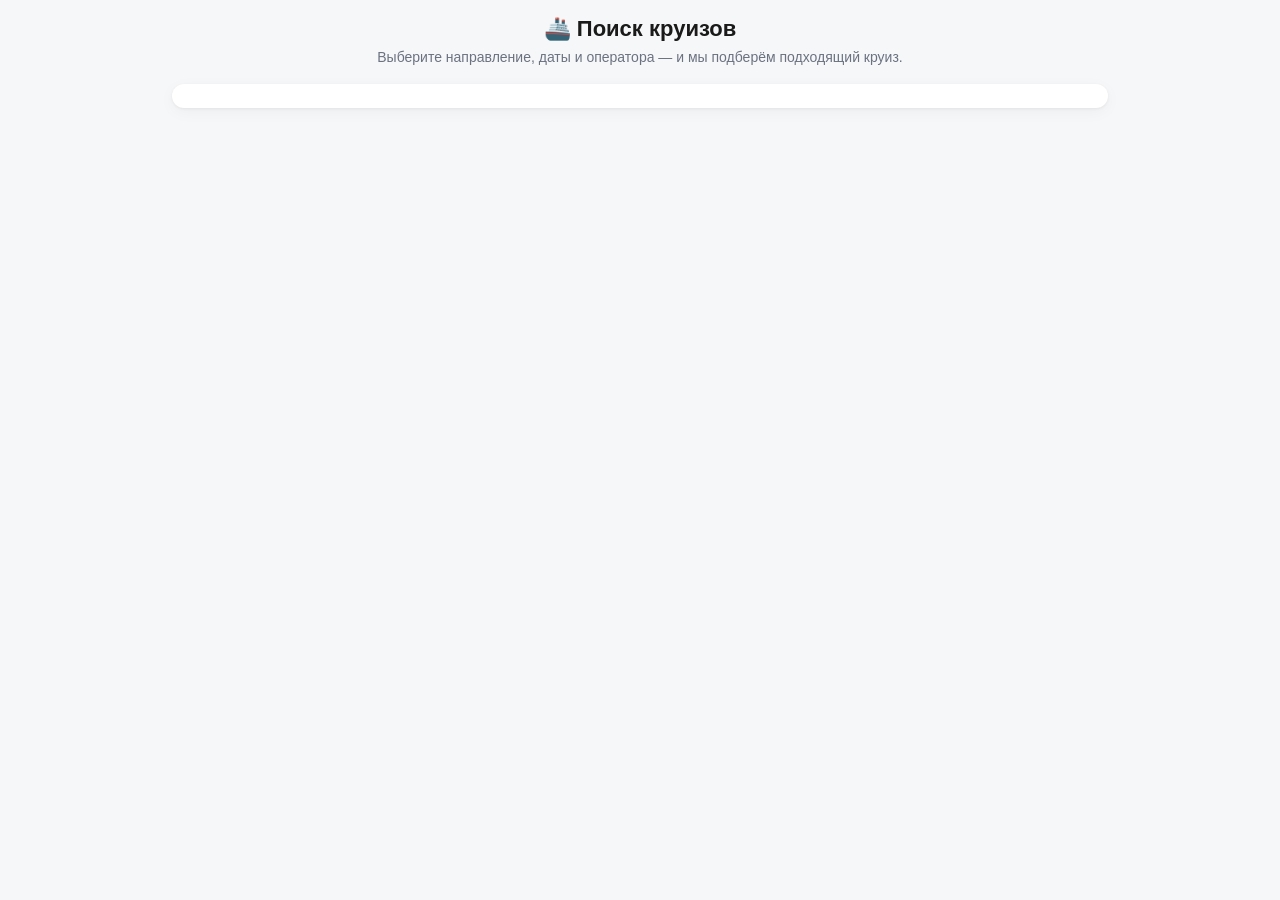
==== index.html @ 65387283 "Publish cruise-search Web App for GitHub Pages index.html, style.css, script.js live at the branch r" ====
<!DOCTYPE html>
<html lang="ru">
<head>
    <meta charset="UTF-8">
    <meta name="viewport" content="width=device-width, initial-scale=1.0, viewport-fit=cover, maximum-scale=1.0, user-scalable=no">
    <meta name="theme-color" content="#ffffff">
    <title>Поиск круизов</title>

    <script src="https://telegram.org/js/telegram-web-app.js"></script>

    <link rel="stylesheet" href="https://widget.gocruise.ru/css/app.css">
    <link rel="stylesheet" href="style.css">
</head>
<body>
    <main class="page">
        <header class="page__header">
            <h1 class="page__title">🚢 Поиск круизов</h1>
            <p class="page__subtitle">Выберите направление, даты и оператора — и мы подберём подходящий круиз.</p>
        </header>

        <section class="widget-wrap">
            <div id="ces-app"></div>
        </section>
    </main>

    <div class="manager-bar" id="manager-bar" hidden>
        <button type="button" id="manager-btn" class="manager-btn">
            ✉️ Написать менеджеру
        </button>
    </div>

    <script>
        var cesSettings = {
            currencies: ["RUB", "USD", "EUR"],
            defaultVendor: "MSC",
            showResults: true
        };
    </script>
    <script src="https://widget.gocruise.ru/js/app.js"></script>
    <script src="script.js"></script>
</body>
</html>
---- style.css ----
*, *::before, *::after {
    box-sizing: border-box;
}

html, body {
    margin: 0;
    padding: 0;
    font-family: -apple-system, BlinkMacSystemFont, "Segoe UI", Roboto,
        "Helvetica Neue", Arial, sans-serif;
    background: var(--tg-theme-bg-color, #f6f7f9);
    color: var(--tg-theme-text-color, #1a1a1a);
    -webkit-text-size-adjust: 100%;
    -webkit-tap-highlight-color: transparent;
}

.page {
    max-width: 960px;
    margin: 0 auto;
    padding: 16px 12px calc(96px + env(safe-area-inset-bottom));
}

.page__header {
    text-align: center;
    margin-bottom: 16px;
}

.page__title {
    margin: 0 0 6px;
    font-size: 22px;
    font-weight: 700;
}

.page__subtitle {
    margin: 0;
    font-size: 14px;
    color: var(--tg-theme-hint-color, #6b7280);
    line-height: 1.4;
}

.widget-wrap {
    background: #ffffff;
    border-radius: 14px;
    padding: 12px;
    box-shadow: 0 1px 3px rgba(0, 0, 0, 0.06),
                0 4px 16px rgba(0, 0, 0, 0.04);
}

/* --- Адаптация стороннего виджета gocruise.ru под мобильные --- */

#ces-app,
#ces-app * {
    max-width: 100% !important;
    box-sizing: border-box !important;
}

#ces-app input,
#ces-app select,
#ces-app textarea,
#ces-app button {
    font-size: 16px !important; /* защита от авто-зума iOS */
    min-height: 44px;
}

#ces-app img {
    max-width: 100%;
    height: auto;
}

#ces-app table {
    display: block;
    overflow-x: auto;
    -webkit-overflow-scrolling: touch;
}

@media (max-width: 640px) {
    .page__title { font-size: 18px; }
    .page__subtitle { font-size: 13px; }

    #ces-app .row,
    #ces-app .form-row,
    #ces-app [class*="flex-row"] {
        flex-direction: column !important;
        gap: 8px !important;
    }

    #ces-app [class*="col-"],
    #ces-app .col,
    #ces-app .column {
        width: 100% !important;
        max-width: 100% !important;
        flex: 0 0 100% !important;
        padding-left: 0 !important;
        padding-right: 0 !important;
    }
}

/* --- Нижняя панель с кнопкой "Написать менеджеру" --- */

.manager-bar {
    position: fixed;
    left: 0;
    right: 0;
    bottom: 0;
    padding: 10px 12px calc(10px + env(safe-area-inset-bottom));
    background: var(--tg-theme-secondary-bg-color, #ffffff);
    border-top: 1px solid rgba(0, 0, 0, 0.06);
    box-shadow: 0 -4px 20px rgba(0, 0, 0, 0.06);
    z-index: 1000;
    animation: manager-bar-in 200ms ease-out;
}

@keyframes manager-bar-in {
    from { transform: translateY(100%); opacity: 0; }
    to   { transform: translateY(0);    opacity: 1; }
}

.manager-btn {
    display: block;
    width: 100%;
    min-height: 48px;
    border: none;
    border-radius: 12px;
    background: var(--tg-theme-button-color, #2aabee);
    color: var(--tg-theme-button-text-color, #ffffff);
    font-size: 16px;
    font-weight: 600;
    cursor: pointer;
    transition: opacity 120ms ease, transform 120ms ease;
}

.manager-btn:active {
    opacity: 0.85;
    transform: scale(0.99);
}
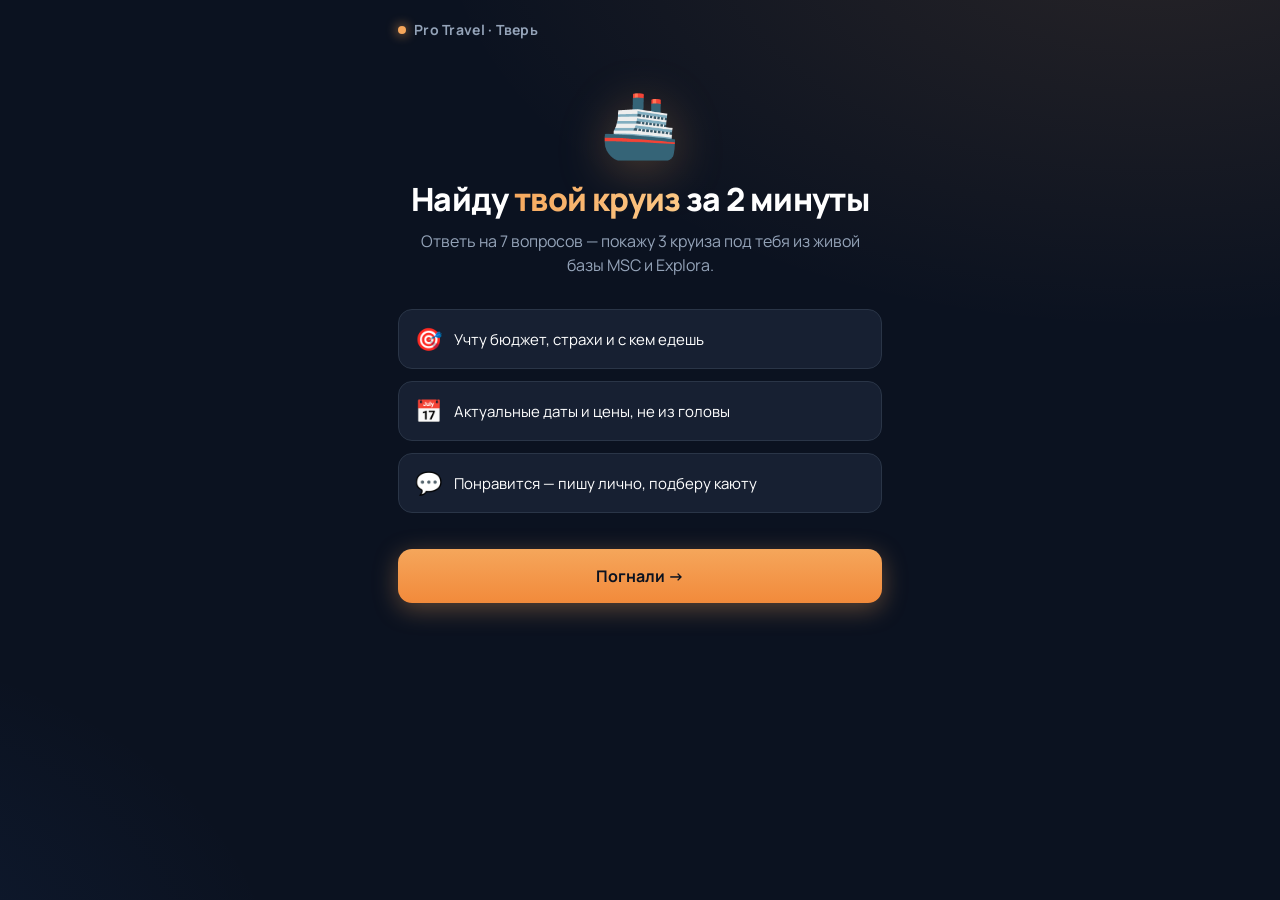
==== commit 88509b74: "Квиз-подборщик круизов на живом API PAC (замена статичного виджета)" ====
--- a/index.html
+++ b/index.html
@@ -1,42 +1,742 @@
 <!DOCTYPE html>
 <html lang="ru">
 <head>
-    <meta charset="UTF-8">
-    <meta name="viewport" content="width=device-width, initial-scale=1.0, viewport-fit=cover, maximum-scale=1.0, user-scalable=no">
-    <meta name="theme-color" content="#ffffff">
-    <title>Поиск круизов</title>
-
-    <script src="https://telegram.org/js/telegram-web-app.js"></script>
-
-    <link rel="stylesheet" href="https://widget.gocruise.ru/css/app.css">
-    <link rel="stylesheet" href="style.css">
+<meta charset="UTF-8">
+<meta name="viewport" content="width=device-width, initial-scale=1, maximum-scale=1, user-scalable=no">
+<title>Круиз со мной — Pro Travel</title>
+<link rel="preconnect" href="https://fonts.googleapis.com">
+<link rel="preconnect" href="https://fonts.gstatic.com" crossorigin>
+<link href="https://fonts.googleapis.com/css2?family=Manrope:wght@400;500;600;700;800&display=swap" rel="stylesheet">
+<script src="https://telegram.org/js/telegram-web-app.js"></script>
+<style>
+:root{
+  --bg:#0B1220;
+  --bg-2:#0F1830;
+  --card:#172032;
+  --card-2:#1E2A44;
+  --line:#2A3547;
+  --text:#FFFFFF;
+  --muted:#94A3B8;
+  --accent:#F5A65B;
+  --accent-2:#F28A3B;
+  --ok:#4ADE80;
+  --danger:#F87171;
+}
+*{box-sizing:border-box;-webkit-tap-highlight-color:transparent}
+html,body{margin:0;padding:0;height:100%;background:var(--bg);color:var(--text);font-family:'Manrope',system-ui,sans-serif;-webkit-font-smoothing:antialiased;overscroll-behavior:none}
+body{background:radial-gradient(1200px 700px at 90% -10%,rgba(245,166,91,.12),transparent 60%),radial-gradient(900px 600px at -20% 110%,rgba(59,130,246,.10),transparent 60%),var(--bg)}
+#app{max-width:520px;margin:0 auto;min-height:100vh;position:relative;padding:20px 18px 32px;display:flex;flex-direction:column}
+.screen{display:none;flex:1;flex-direction:column;animation:fade .35s ease}
+.screen.active{display:flex}
+@keyframes fade{from{opacity:0;transform:translateY(8px)}to{opacity:1;transform:none}}
+
+/* header + progress */
+.top{display:flex;align-items:center;justify-content:space-between;gap:12px;margin-bottom:20px}
+.brand{font-weight:700;font-size:14px;letter-spacing:.02em;color:var(--muted);display:flex;align-items:center;gap:8px}
+.brand-dot{width:8px;height:8px;border-radius:50%;background:var(--accent);box-shadow:0 0 12px var(--accent)}
+.progress{flex:1;height:6px;background:var(--card);border-radius:99px;overflow:hidden;max-width:180px}
+.progress-fill{height:100%;background:linear-gradient(90deg,var(--accent),var(--accent-2));border-radius:99px;transition:width .35s ease}
+.back-btn{background:none;border:none;color:var(--muted);font-size:15px;cursor:pointer;padding:8px 4px}
+.back-btn:disabled{opacity:0}
+
+/* welcome */
+.welcome{text-align:center;padding-top:20px}
+.welcome-emoji{font-size:64px;margin-bottom:16px;filter:drop-shadow(0 8px 24px rgba(245,166,91,.3))}
+.welcome h1{font-size:32px;line-height:1.1;font-weight:800;margin:0 0 12px;letter-spacing:-.02em}
+.welcome h1 span{background:linear-gradient(120deg,var(--accent),#FDCB8A);-webkit-background-clip:text;background-clip:text;color:transparent}
+.welcome p{color:var(--muted);font-size:16px;line-height:1.5;margin:0 0 32px;padding:0 8px}
+.welcome-bullets{display:flex;flex-direction:column;gap:12px;margin-bottom:36px;text-align:left}
+.welcome-bullet{background:var(--card);border:1px solid var(--line);padding:14px 16px;border-radius:14px;display:flex;align-items:center;gap:12px;font-size:15px}
+.welcome-bullet-emoji{font-size:22px}
+
+/* quiz question */
+.qtitle{font-size:24px;font-weight:700;line-height:1.25;margin:8px 0 8px;letter-spacing:-.01em}
+.qhint{color:var(--muted);font-size:14px;margin:0 0 22px}
+.qhint b{color:var(--accent)}
+.options{display:flex;flex-direction:column;gap:10px;flex:1}
+.option{background:var(--card);border:1.5px solid var(--line);border-radius:14px;padding:16px;display:flex;align-items:center;gap:14px;cursor:pointer;transition:all .18s ease;text-align:left;font-family:inherit;color:var(--text);font-size:16px;font-weight:500;width:100%}
+.option:active{transform:scale(.98)}
+.option:hover{border-color:#3A4A66}
+.option.selected{background:linear-gradient(180deg,rgba(245,166,91,.15),rgba(245,166,91,.05));border-color:var(--accent);box-shadow:0 4px 20px rgba(245,166,91,.2)}
+.option-emoji{font-size:24px;flex-shrink:0}
+.option-text{flex:1}
+.option-text small{display:block;color:var(--muted);font-size:13px;font-weight:400;margin-top:2px}
+.option-check{width:22px;height:22px;border-radius:50%;border:1.5px solid var(--line);flex-shrink:0;display:flex;align-items:center;justify-content:center}
+.option.selected .option-check{background:var(--accent);border-color:var(--accent)}
+.option.selected .option-check::after{content:"✓";color:#0B1220;font-weight:800;font-size:14px}
+
+/* buttons row */
+.actions{display:flex;gap:10px;margin-top:22px;padding-top:12px}
+.btn{flex:1;padding:16px;border-radius:14px;border:none;font-family:inherit;font-size:16px;font-weight:700;cursor:pointer;transition:all .18s ease;display:flex;align-items:center;justify-content:center;gap:8px}
+.btn:active{transform:scale(.97)}
+.btn-primary{background:linear-gradient(180deg,var(--accent),var(--accent-2));color:#0B1220;box-shadow:0 6px 24px rgba(245,166,91,.35)}
+.btn-primary:disabled{opacity:.4;box-shadow:none;cursor:not-allowed}
+.btn-ghost{background:var(--card);color:var(--muted);flex:0 0 auto;padding:16px 20px}
+.btn-full{width:100%}
+
+/* loading */
+.loading{flex:1;display:flex;flex-direction:column;align-items:center;justify-content:center;gap:24px;padding:40px 20px}
+.spinner{width:56px;height:56px;border-radius:50%;border:3px solid rgba(245,166,91,.2);border-top-color:var(--accent);animation:spin 1s linear infinite}
+@keyframes spin{to{transform:rotate(360deg)}}
+.loading-text{color:var(--muted);text-align:center;font-size:15px;line-height:1.5}
+.loading-text b{color:var(--text);display:block;font-size:18px;margin-bottom:6px;font-weight:700}
+
+/* results */
+.results-head{margin-bottom:18px}
+.results-head h2{font-size:22px;font-weight:700;margin:0 0 6px}
+.results-head p{color:var(--muted);font-size:14px;margin:0}
+.cards{display:flex;flex-direction:column;gap:14px}
+.card{background:var(--card);border:1px solid var(--line);border-radius:18px;overflow:hidden;cursor:pointer;transition:all .2s ease}
+.card:active{transform:scale(.99)}
+.card-img{width:100%;height:160px;background:var(--card-2) center/cover no-repeat;position:relative}
+.card-img-overlay{position:absolute;inset:0;background:linear-gradient(180deg,rgba(11,18,32,0),rgba(11,18,32,.85));padding:12px;display:flex;align-items:flex-end}
+.card-badge{background:rgba(245,166,91,.9);color:#0B1220;font-weight:700;font-size:12px;padding:5px 10px;border-radius:99px;display:inline-block}
+.card-body{padding:16px}
+.card-title{font-size:17px;font-weight:700;line-height:1.3;margin:0 0 6px}
+.card-ship{color:var(--muted);font-size:13px;margin:0 0 12px}
+.card-meta{display:flex;gap:16px;color:var(--muted);font-size:13px;margin-bottom:12px}
+.card-meta-item{display:flex;align-items:center;gap:6px}
+.card-price{display:flex;align-items:baseline;justify-content:space-between;padding-top:12px;border-top:1px solid var(--line)}
+.card-price-label{color:var(--muted);font-size:13px}
+.card-price-amount{font-size:20px;font-weight:800;color:var(--accent)}
+
+.empty{text-align:center;padding:40px 20px}
+.empty-emoji{font-size:56px;margin-bottom:16px}
+.empty h3{font-size:18px;margin:0 0 8px}
+.empty p{color:var(--muted);font-size:14px;line-height:1.5;margin:0 0 20px}
+
+/* cruise detail modal */
+.modal{position:fixed;inset:0;background:rgba(11,18,32,.85);backdrop-filter:blur(6px);z-index:100;display:none;align-items:flex-end;justify-content:center}
+.modal.active{display:flex}
+.modal-body{background:var(--bg-2);width:100%;max-width:520px;max-height:92vh;border-radius:22px 22px 0 0;overflow-y:auto;animation:slideup .3s ease}
+@keyframes slideup{from{transform:translateY(100%)}to{transform:none}}
+.modal-close{position:sticky;top:0;background:linear-gradient(180deg,var(--bg-2),transparent);padding:14px 18px 8px;display:flex;justify-content:flex-end;z-index:2}
+.modal-close-btn{background:var(--card);border:none;color:var(--text);width:36px;height:36px;border-radius:50%;font-size:18px;cursor:pointer;display:flex;align-items:center;justify-content:center}
+.modal-content{padding:0 20px 24px}
+.modal-map{width:100%;height:200px;background:var(--card-2) center/cover no-repeat;border-radius:16px;margin-bottom:20px}
+.modal-title{font-size:24px;font-weight:800;line-height:1.2;margin:0 0 6px}
+.modal-subtitle{color:var(--muted);font-size:14px;margin:0 0 18px}
+.info-grid{display:grid;grid-template-columns:1fr 1fr;gap:10px;margin-bottom:22px}
+.info-cell{background:var(--card);border-radius:12px;padding:12px 14px}
+.info-cell-label{color:var(--muted);font-size:12px;margin-bottom:4px}
+.info-cell-value{font-size:15px;font-weight:600}
+.section{margin-bottom:22px}
+.section h4{font-size:15px;font-weight:700;margin:0 0 10px;color:var(--muted);text-transform:uppercase;letter-spacing:.05em;font-size:12px}
+.includes-list{display:flex;flex-direction:column;gap:8px}
+.includes-item{color:var(--text);font-size:14px;line-height:1.4;padding-left:22px;position:relative}
+.includes-item::before{content:"✓";position:absolute;left:0;color:var(--ok);font-weight:700}
+.price-block{background:linear-gradient(140deg,rgba(245,166,91,.12),rgba(245,166,91,.02));border:1px solid rgba(245,166,91,.3);border-radius:16px;padding:18px;margin-bottom:22px}
+.price-block-label{color:var(--muted);font-size:13px;margin-bottom:4px}
+.price-block-amount{font-size:32px;font-weight:800;color:var(--accent);line-height:1;margin-bottom:6px}
+.price-block-hint{color:var(--muted);font-size:12px}
+
+/* success/sent */
+.sent{text-align:center;padding:60px 20px}
+.sent-emoji{font-size:80px;margin-bottom:20px}
+.sent h2{font-size:26px;margin:0 0 12px;font-weight:800}
+.sent p{color:var(--muted);font-size:15px;line-height:1.5;margin:0 0 28px}
+
+/* utility */
+.pill{display:inline-block;background:var(--card);color:var(--muted);font-size:12px;padding:4px 10px;border-radius:99px;margin-right:6px;margin-bottom:6px}
+</style>
 </head>
 <body>
-    <main class="page">
-        <header class="page__header">
-            <h1 class="page__title">🚢 Поиск круизов</h1>
-            <p class="page__subtitle">Выберите направление, даты и оператора — и мы подберём подходящий круиз.</p>
-        </header>
-
-        <section class="widget-wrap">
-            <div id="ces-app"></div>
-        </section>
-    </main>
-
-    <div class="manager-bar" id="manager-bar" hidden>
-        <button type="button" id="manager-btn" class="manager-btn">
-            ✉️ Написать менеджеру
-        </button>
+<div id="app">
+
+<!-- Welcome -->
+<div class="screen active" id="s-welcome">
+  <div class="top">
+    <div class="brand"><span class="brand-dot"></span>Pro Travel · Тверь</div>
+  </div>
+  <div class="welcome">
+    <div class="welcome-emoji">🚢</div>
+    <h1>Найду <span>твой круиз</span> за 2 минуты</h1>
+    <p>Ответь на 7 вопросов — покажу 3 круиза под тебя из живой базы MSC и Explora.</p>
+    <div class="welcome-bullets">
+      <div class="welcome-bullet"><span class="welcome-bullet-emoji">🎯</span><div>Учту бюджет, страхи и с кем едешь</div></div>
+      <div class="welcome-bullet"><span class="welcome-bullet-emoji">📅</span><div>Актуальные даты и цены, не из головы</div></div>
+      <div class="welcome-bullet"><span class="welcome-bullet-emoji">💬</span><div>Понравится — пишу лично, подберу каюту</div></div>
     </div>
-
-    <script>
-        var cesSettings = {
-            currencies: ["RUB", "USD", "EUR"],
-            defaultVendor: "MSC",
-            showResults: true
-        };
-    </script>
-    <script src="https://widget.gocruise.ru/js/app.js"></script>
-    <script src="script.js"></script>
+    <button class="btn btn-primary btn-full" onclick="Quiz.start()">Погнали →</button>
+  </div>
+</div>
+
+<!-- Quiz -->
+<div class="screen" id="s-quiz">
+  <div class="top">
+    <button class="back-btn" id="back-btn" onclick="Quiz.back()">← Назад</button>
+    <div class="progress"><div class="progress-fill" id="progress-fill" style="width:0%"></div></div>
+    <div style="width:60px;text-align:right;color:var(--muted);font-size:13px" id="q-counter">1 / 7</div>
+  </div>
+  <h2 class="qtitle" id="q-title"></h2>
+  <p class="qhint" id="q-hint"></p>
+  <div class="options" id="q-options"></div>
+  <div class="actions">
+    <button class="btn btn-ghost" id="skip-btn" onclick="Quiz.skip()" style="display:none">Пропустить</button>
+    <button class="btn btn-primary" id="next-btn" onclick="Quiz.next()" disabled>Дальше →</button>
+  </div>
+</div>
+
+<!-- Loading -->
+<div class="screen" id="s-loading">
+  <div class="loading">
+    <div class="spinner"></div>
+    <div class="loading-text">
+      <b id="loading-title">Ищу подходящие круизы...</b>
+      <span id="loading-sub">смотрю живую базу MSC + Explora</span>
+    </div>
+  </div>
+</div>
+
+<!-- Results -->
+<div class="screen" id="s-results">
+  <div class="top">
+    <button class="back-btn" onclick="Quiz.restart()">← Пройти заново</button>
+    <div class="brand"><span class="brand-dot"></span>Pro Travel</div>
+  </div>
+  <div class="results-head">
+    <h2 id="results-title">Вот 3 варианта под тебя</h2>
+    <p id="results-sub"></p>
+  </div>
+  <div class="cards" id="results-list"></div>
+</div>
+
+<!-- Empty results -->
+<div class="screen" id="s-empty">
+  <div class="top">
+    <button class="back-btn" onclick="Quiz.restart()">← Пройти заново</button>
+    <div class="brand"><span class="brand-dot"></span>Pro Travel</div>
+  </div>
+  <div class="empty">
+    <div class="empty-emoji">🤔</div>
+    <h3>По твоим фильтрам ничего не нашла</h3>
+    <p>Давай я подберу вручную — напиши мне в личку, что искала. Я знаю больше, чем видит виджет.</p>
+    <button class="btn btn-primary btn-full" onclick="sendManualLead()">Написать Насте</button>
+  </div>
+</div>
+
+<!-- Sent -->
+<div class="screen" id="s-sent">
+  <div class="sent">
+    <div class="sent-emoji">✨</div>
+    <h2>Заявка ушла Насте</h2>
+    <p>Свяжусь с тобой в течение дня — покажу актуальные каюты, цены и оформлю бронирование. Спасибо, что доверяешь!</p>
+    <button class="btn btn-primary btn-full" onclick="Quiz.restart()">Подобрать ещё круиз</button>
+  </div>
+</div>
+
+</div>
+
+<!-- Modal -->
+<div class="modal" id="modal">
+  <div class="modal-body" id="modal-body"></div>
+</div>
+
+<script>
+// ============ CONFIG ============
+const CFG = {
+  API: 'https://widget.gocruise.ru/proxy',
+  EUR_TO_RUB: 100, // approx, used only for budget filter display
+  BOT_USER: 'Malinkina_Anastasiia', // fallback tg link
+  BOT_APP: 'TravelAndBusinessBot',
+};
+
+// Regions grouped by user-facing direction (curated from PAC regions.list)
+const DIRECTIONS = {
+  'med': {label:'Средиземка (Италия, Испания, Греция)', regions:[3,25,35,47,62,64,86,87,88,92,134]},
+  'north': {label:'Северная Европа (Норвегия, фьорды)', regions:[14,18,43,50,52,58,59,63,69,74]},
+  'east': {label:'Восток (Дубай, Азия)', regions:[4,9,29,48,49,57,72,78,79,81]},
+  'carib': {label:'Карибы, Америка', regions:[7,26,34,36,39,44,89,93,95,100]},
+  'any': {label:'Всё равно, покажи что есть', regions:[]},
+};
+
+const DATE_RANGES = {
+  'soon': {label:'В ближайший месяц', months:[0,1]},
+  '1-3': {label:'Через 1-3 месяца', months:[1,3]},
+  '3-6': {label:'Через 3-6 месяцев', months:[3,6]},
+  'later': {label:'Позже, планирую заранее', months:[6,18]},
+};
+
+const BUDGET = {
+  'lo': {label:'До 150 000 ₽ / чел', maxEur:1500},
+  'mid': {label:'150 000 - 300 000 ₽', maxEur:3000},
+  'hi': {label:'300 000 - 500 000 ₽', maxEur:5000},
+  'lux': {label:'От 500 000 ₽ / чел', maxEur:99999},
+};
+
+// ============ QUESTIONS ============
+const QUESTIONS = [
+  {
+    key:'company',
+    title:'С кем едешь?',
+    hint:'От этого зависит тип каюты и услуги на борту',
+    type:'single',
+    options:[
+      {v:'solo', emoji:'🙋‍♀️', label:'Одна / один'},
+      {v:'pair', emoji:'💑', label:'С парой'},
+      {v:'family', emoji:'👨‍👩‍👧', label:'Семья с детьми', hint:'подскажу лайнеры для детей'},
+      {v:'friends', emoji:'👯', label:'С компанией друзей'},
+    ],
+  },
+  {
+    key:'when',
+    title:'Когда планируешь?',
+    hint:'Актуальные круизы под твои даты',
+    type:'single',
+    options:Object.entries(DATE_RANGES).map(([v,d])=>({v, emoji:'📅', label:d.label})),
+  },
+  {
+    key:'budget',
+    title:'Какой бюджет на человека?',
+    hint:'Указывай честно — я найду то, что реально подходит',
+    type:'single',
+    options:Object.entries(BUDGET).map(([v,d])=>({v, emoji:'💰', label:d.label})),
+  },
+  {
+    key:'direction',
+    title:'Куда тянет?',
+    hint:'Можно "всё равно" — сама выберу самое интересное',
+    type:'single',
+    options:Object.entries(DIRECTIONS).map(([v,d])=>({v, emoji:'🌍', label:d.label})),
+  },
+  {
+    key:'first',
+    title:'Первый круиз в жизни?',
+    hint:'Если первый — покажу спокойные маршруты для старта',
+    type:'single',
+    options:[
+      {v:'yes', emoji:'🌟', label:'Да, первый'},
+      {v:'no', emoji:'✈️', label:'Нет, ходил(а) раньше'},
+    ],
+  },
+  {
+    key:'avoid',
+    title:'Что важно избежать?',
+    hint:'Можно выбрать <b>несколько</b> или ничего',
+    type:'multi',
+    options:[
+      {v:'seasick', emoji:'🌊', label:'Качку', hint:'спокойные моря, большие лайнеры'},
+      {v:'longflight', emoji:'✈️', label:'Долгий перелёт', hint:'вылет из ЕС/России'},
+      {v:'transfers', emoji:'🔀', label:'Пересадки'},
+      {v:'visa', emoji:'📋', label:'Возню с визой'},
+    ],
+    skippable:true,
+  },
+  {
+    key:'visa',
+    title:'Виза',
+    hint:'Опционально — можно пропустить',
+    type:'single',
+    options:[
+      {v:'schengen', emoji:'✅', label:'Есть Шенген'},
+      {v:'other', emoji:'📘', label:'Есть другая виза'},
+      {v:'none', emoji:'❌', label:'Нет визы'},
+      {v:'ready', emoji:'📝', label:'Готова оформить'},
+    ],
+    skippable:true,
+  },
+];
+
+// ============ STATE ============
+const state = {
+  answers:{}, // key -> value(s)
+  qIdx:0,
+  cruises:[],
+  ships:{},
+  regions:{},
+  cities:{},
+  selectedCruise:null,
+};
+
+// ============ QUIZ ENGINE ============
+const Quiz = {
+  start(){
+    state.qIdx = 0;
+    state.answers = {};
+    swap('s-quiz');
+    this.render();
+  },
+  render(){
+    const q = QUESTIONS[state.qIdx];
+    document.getElementById('q-title').textContent = q.title;
+    document.getElementById('q-hint').innerHTML = q.hint;
+    document.getElementById('progress-fill').style.width = ((state.qIdx+1)/QUESTIONS.length*100)+'%';
+    document.getElementById('q-counter').textContent = `${state.qIdx+1} / ${QUESTIONS.length}`;
+    document.getElementById('back-btn').disabled = state.qIdx===0;
+    document.getElementById('skip-btn').style.display = q.skippable ? '' : 'none';
+
+    const cur = state.answers[q.key];
+    const container = document.getElementById('q-options');
+    container.innerHTML = '';
+    q.options.forEach(o=>{
+      const isSel = q.type==='multi' ? (cur||[]).includes(o.v) : cur===o.v;
+      const btn = document.createElement('button');
+      btn.className = 'option'+(isSel?' selected':'');
+      btn.innerHTML = `
+        <span class="option-emoji">${o.emoji}</span>
+        <span class="option-text">${o.label}${o.hint?`<small>${o.hint}</small>`:''}</span>
+        <span class="option-check"></span>
+      `;
+      btn.onclick = ()=>Quiz.pick(o.v);
+      container.appendChild(btn);
+    });
+    document.getElementById('next-btn').disabled = !this.canNext();
+  },
+  pick(v){
+    const q = QUESTIONS[state.qIdx];
+    if(q.type==='multi'){
+      const arr = state.answers[q.key] || [];
+      if(arr.includes(v)) state.answers[q.key] = arr.filter(x=>x!==v);
+      else state.answers[q.key] = [...arr, v];
+    } else {
+      state.answers[q.key] = v;
+    }
+    this.render();
+  },
+  canNext(){
+    const q = QUESTIONS[state.qIdx];
+    if(q.skippable) return true;
+    if(q.type==='multi') return (state.answers[q.key]||[]).length>0;
+    return !!state.answers[q.key];
+  },
+  next(){
+    if(!this.canNext()) return;
+    if(state.qIdx < QUESTIONS.length-1){
+      state.qIdx++;
+      this.render();
+    } else {
+      Quiz.search();
+    }
+  },
+  skip(){
+    if(state.qIdx < QUESTIONS.length-1){
+      state.qIdx++;
+      this.render();
+    } else {
+      Quiz.search();
+    }
+  },
+  back(){
+    if(state.qIdx>0){ state.qIdx--; this.render(); }
+  },
+  async search(){
+    swap('s-loading');
+    try {
+      await Search.run();
+      if(state.cruises.length===0) swap('s-empty');
+      else { swap('s-results'); Results.render(); }
+    } catch(e){
+      console.error(e);
+      swap('s-empty');
+    }
+  },
+  restart(){
+    state.qIdx = 0; state.answers = {}; state.cruises = []; state.selectedCruise = null;
+    swap('s-welcome');
+  },
+};
+
+// ============ API ============
+const API = {
+  async call(action, params={}){
+    const url = new URL(CFG.API);
+    url.searchParams.set('action', action);
+    Object.entries(params).forEach(([k,v])=>{
+      if(v===null||v===undefined) return;
+      if(Array.isArray(v)) v.forEach(x=>url.searchParams.append(`params[${k}][]`, x));
+      else url.searchParams.set(`params[${k}]`, v);
+    });
+    const r = await fetch(url.toString());
+    const j = await r.json();
+    return j.data;
+  },
+  async loadDicts(){
+    const [ships, regions, cities] = await Promise.all([
+      this.call('ships.list'),
+      this.call('regions.list'),
+      this.call('cities.list'),
+    ]);
+    ships.forEach(s => state.ships[s.id] = s);
+    regions.forEach(r => state.regions[r.id] = r);
+    cities.forEach(c => state.cities[c.id] = c);
+  },
+};
+
+// ============ SEARCH ============
+const Search = {
+  async run(){
+    if(Object.keys(state.ships).length===0) await API.loadDicts();
+    const {dateFrom, dateTill} = this.dateRange();
+    // fetch both vendors
+    const [msc, exj] = await Promise.all([
+      API.call('cruises.find', {dateFrom, dateTill, vendors:'MSC'}).catch(()=>[]),
+      API.call('cruises.find', {dateFrom, dateTill, vendors:'EXJ'}).catch(()=>[]),
+    ]);
+    let all = [...(msc||[]), ...(exj||[])];
+    // dedupe by grouping (same cruise different fares)
+    const seen = new Set();
+    all = all.filter(c=>{
+      const k = c.grouping || c.id;
+      if(seen.has(k)) return false;
+      seen.add(k); return true;
+    });
+    // score and filter
+    all = all.map(c=>({...c, score:this.score(c)})).filter(c=>c.score>-100);
+    all.sort((a,b)=>b.score-a.score);
+    state.cruises = all.slice(0, 3);
+  },
+  dateRange(){
+    const key = state.answers.when || 'soon';
+    const r = DATE_RANGES[key];
+    const now = new Date();
+    const from = new Date(now); from.setMonth(from.getMonth()+r.months[0]);
+    const to = new Date(now); to.setMonth(to.getMonth()+r.months[1]);
+    const iso = d=>d.toISOString().slice(0,10);
+    return {dateFrom:iso(from), dateTill:iso(to)};
+  },
+  score(c){
+    let s = 0;
+    const a = state.answers;
+    // direction match
+    if(a.direction && a.direction!=='any'){
+      const targetRegs = DIRECTIONS[a.direction].regions;
+      const has = (c.regions||[]).some(r=>targetRegs.includes(r));
+      if(has) s += 50;
+      else s -= 200; // strong exclusion
+    }
+    // budget
+    const price = this.getPriceRub(c);
+    if(price && a.budget){
+      const max = BUDGET[a.budget].maxEur * CFG.EUR_TO_RUB;
+      const perPax = price;
+      if(perPax <= max) s += 30;
+      else if(perPax <= max*1.2) s += 5; // slight tolerance
+      else s -= 150;
+    }
+    // seasick: prefer large ships (ship class not exposed, so prefer non-EXJ Explora=small luxury, MSC=big)
+    if((a.avoid||[]).includes('seasick')){
+      if(c.vendor==='MSC') s += 8;
+      // prefer summer months (calmer)
+      const m = new Date(c.date).getMonth()+1;
+      if(m>=5 && m<=9) s += 5;
+    }
+    // visa concerns
+    if((a.avoid||[]).includes('visa') || a.visa==='none'){
+      // Emirates/Turkey/Asia friendlier
+      const easy = [4,17,29,48,49,57,72,78,79];
+      const has = (c.regions||[]).some(r=>easy.includes(r));
+      if(has) s += 20;
+    }
+    // first cruise: 7 nights sweet spot
+    if(a.first==='yes'){
+      if(c.nights>=6 && c.nights<=8) s += 15;
+      if(c.nights>14) s -= 10;
+    }
+    // long flight avoidance: prefer flight-included or EU ports
+    if((a.avoid||[]).includes('longflight')){
+      if(c.flight) s += 10;
+    }
+    // slight bonus for having a map (nicer card)
+    if(c.map) s += 2;
+    // recency (sooner is more relevant if soon)
+    if(a.when==='soon'){
+      const days = (new Date(c.date) - new Date())/(1000*60*60*24);
+      if(days<60) s += 10;
+    }
+    return s;
+  },
+  getPriceRub(c){
+    const fares = c.priceInfo?.fares || [];
+    if(!fares.length) return null;
+    // find cheapest fare with grossPriceAmount
+    const prices = fares.map(f=>f.grossPriceAmount).filter(p=>p>0);
+    if(!prices.length) return null;
+    const paxNum = fares[0].paxNum || 2;
+    const totalEur = Math.min(...prices);
+    const perPaxEur = totalEur / paxNum;
+    return perPaxEur * CFG.EUR_TO_RUB;
+  },
+};
+
+// ============ RESULTS ============
+const Results = {
+  render(){
+    const list = document.getElementById('results-list');
+    list.innerHTML = '';
+    state.cruises.forEach(c=>{
+      const ship = state.ships[c.ships?.[0]];
+      const portFrom = state.cities[c.departurePort]?.title || '';
+      const portTo = state.cities[c.destinationPort]?.title || '';
+      const price = Search.getPriceRub(c);
+      const priceStr = price ? this.formatPrice(price) : 'от запроса';
+      const img = c.map || c.mapVendor || '';
+      const dateStr = this.formatDate(c.date);
+      const el = document.createElement('div');
+      el.className = 'card';
+      el.onclick = ()=>Modal.open(c);
+      el.innerHTML = `
+        <div class="card-img" style="background-image:url('${img}')">
+          <div class="card-img-overlay">
+            <span class="card-badge">${c.vendor==='MSC'?'MSC':'Explora'}</span>
+          </div>
+        </div>
+        <div class="card-body">
+          <h3 class="card-title">${c.title}</h3>
+          <p class="card-ship">${ship?.title || ''}</p>
+          <div class="card-meta">
+            <span class="card-meta-item">📅 ${dateStr}</span>
+            <span class="card-meta-item">🌙 ${c.nights} ночей</span>
+          </div>
+          <div class="card-meta" style="margin-bottom:0">
+            <span class="card-meta-item" style="flex:1">📍 ${portFrom}${portTo && portTo!==portFrom?' → '+portTo:''}</span>
+          </div>
+          <div class="card-price">
+            <span class="card-price-label">от</span>
+            <span class="card-price-amount">${priceStr}</span>
+          </div>
+        </div>
+      `;
+      list.appendChild(el);
+    });
+    // subtitle with reasoning
+    const dir = state.answers.direction && state.answers.direction!=='any' ? DIRECTIONS[state.answers.direction].label.split(' (')[0] : 'разные направления';
+    const when = state.answers.when ? DATE_RANGES[state.answers.when].label.toLowerCase() : '';
+    document.getElementById('results-sub').textContent = `${dir}, ${when}. Тапни на карточку — покажу детали.`;
+  },
+  formatPrice(rub){
+    if(rub>=1000000) return `${(rub/1000000).toFixed(1)} млн ₽`;
+    return `${Math.round(rub/1000)} 000 ₽`;
+  },
+  formatDate(iso){
+    const d = new Date(iso);
+    const months = ['янв','фев','мар','апр','мая','июн','июл','авг','сен','окт','ноя','дек'];
+    return `${d.getDate()} ${months[d.getMonth()]}`;
+  },
+};
+
+// ============ MODAL ============
+const Modal = {
+  open(c){
+    state.selectedCruise = c;
+    const ship = state.ships[c.ships?.[0]];
+    const portFrom = state.cities[c.departurePort]?.title || '—';
+    const portTo = state.cities[c.destinationPort]?.title || '—';
+    const price = Search.getPriceRub(c);
+    const priceStr = price ? Results.formatPrice(price) : 'по запросу';
+    const img = c.map || c.mapVendor || '';
+    const includes = (c.priceInfo?.priceIncludes || []).slice(0,5);
+    const body = document.getElementById('modal-body');
+    body.innerHTML = `
+      <div class="modal-close"><button class="modal-close-btn" onclick="Modal.close()">✕</button></div>
+      <div class="modal-content">
+        ${img?`<div class="modal-map" style="background-image:url('${img}')"></div>`:''}
+        <h2 class="modal-title">${c.title}</h2>
+        <p class="modal-subtitle">${ship?.title || ''} · ${c.vendor==='MSC'?'MSC Cruises':'Explora Journeys'}</p>
+
+        <div class="price-block">
+          <div class="price-block-label">Стоимость от</div>
+          <div class="price-block-amount">${priceStr}</div>
+          <div class="price-block-hint">на человека при 2-местном размещении, курс приблизительный</div>
+        </div>
+
+        <div class="info-grid">
+          <div class="info-cell"><div class="info-cell-label">Дата старта</div><div class="info-cell-value">${Results.formatDate(c.date)} ${new Date(c.date).getFullYear()}</div></div>
+          <div class="info-cell"><div class="info-cell-label">Длительность</div><div class="info-cell-value">${c.nights} ночей</div></div>
+          <div class="info-cell"><div class="info-cell-label">Порт вылета</div><div class="info-cell-value">${portFrom}</div></div>
+          <div class="info-cell"><div class="info-cell-label">Порт прихода</div><div class="info-cell-value">${portTo}</div></div>
+        </div>
+
+        ${includes.length?`
+        <div class="section">
+          <h4>Что включено</h4>
+          <div class="includes-list">
+            ${includes.map(i=>`<div class="includes-item">${stripHtml(i)}</div>`).join('')}
+          </div>
+        </div>`:''}
+
+        <button class="btn btn-primary btn-full" onclick="sendLead()">Хочу этот круиз →</button>
+        <button class="btn" style="width:100%;background:transparent;color:var(--muted);margin-top:8px;padding:12px" onclick="Modal.close()">Закрыть</button>
+      </div>
+    `;
+    document.getElementById('modal').classList.add('active');
+  },
+  close(){ document.getElementById('modal').classList.remove('active'); },
+};
+
+// ============ LEAD SUBMISSION ============
+function summarizeAnswers(){
+  const a = state.answers;
+  const parts = [];
+  const map = {
+    company:{solo:'одна',pair:'пара',family:'семья с детьми',friends:'компания'},
+    when:{soon:'ближайший месяц','1-3':'1-3 мес','3-6':'3-6 мес',later:'заранее'},
+    budget:{lo:'до 150к ₽',mid:'150-300к ₽',hi:'300-500к ₽',lux:'от 500к ₽'},
+    direction:{med:'Средиземка',north:'Северная Европа',east:'Восток',carib:'Карибы',any:'не важно'},
+    first:{yes:'первый круиз',no:'уже ходил(а)'},
+    visa:{schengen:'есть Шенген',other:'есть виза',none:'нет визы',ready:'готова оформить'},
+  };
+  if(a.company) parts.push(`С кем: ${map.company[a.company]}`);
+  if(a.when) parts.push(`Когда: ${map.when[a.when]}`);
+  if(a.budget) parts.push(`Бюджет: ${map.budget[a.budget]}`);
+  if(a.direction) parts.push(`Куда: ${map.direction[a.direction]}`);
+  if(a.first) parts.push(a.first==='yes'?'Первый круиз':'Не первый');
+  if((a.avoid||[]).length){
+    const av = {seasick:'качка',longflight:'долгий перелёт',transfers:'пересадки',visa:'визы'};
+    parts.push(`Избегает: ${a.avoid.map(x=>av[x]).join(', ')}`);
+  }
+  if(a.visa) parts.push(`Виза: ${map.visa[a.visa]}`);
+  return parts.join('\n');
+}
+
+function sendLead(){
+  const c = state.selectedCruise;
+  const payload = {
+    type:'cruise_lead',
+    cruise:{id:c.id, title:c.title, date:c.date, nights:c.nights, vendor:c.vendor, num:c.num},
+    profile:state.answers,
+  };
+  const tg = window.Telegram?.WebApp;
+  if(tg && tg.initData){
+    // Real mini-app context — send to bot
+    tg.sendData(JSON.stringify(payload));
+    tg.close();
+  } else {
+    // Fallback: open tg chat with prefilled message
+    const text = `Хочу этот круиз:\n\n🚢 ${c.title}\n📅 ${c.date}, ${c.nights} ночей\n\n${summarizeAnswers()}`;
+    window.open(`https://t.me/${CFG.BOT_USER}?text=${encodeURIComponent(text)}`, '_blank');
+    swap('s-sent');
+  }
+}
+
+function sendManualLead(){
+  const payload = {type:'manual_lead', profile:state.answers};
+  const tg = window.Telegram?.WebApp;
+  if(tg && tg.initData){ tg.sendData(JSON.stringify(payload)); tg.close(); }
+  else {
+    const text = `Хочу круиз, но виджет ничего не показал.\n\n${summarizeAnswers()}`;
+    window.open(`https://t.me/${CFG.BOT_USER}?text=${encodeURIComponent(text)}`, '_blank');
+    swap('s-sent');
+  }
+}
+
+// ============ UTIL ============
+function swap(id){
+  document.querySelectorAll('.screen').forEach(s=>s.classList.remove('active'));
+  document.getElementById(id).classList.add('active');
+  window.scrollTo(0,0);
+}
+function stripHtml(s){ return String(s).replace(/<[^>]+>/g,'').trim(); }
+
+// ============ INIT ============
+document.addEventListener('DOMContentLoaded', ()=>{
+  const tg = window.Telegram?.WebApp;
+  if(tg){
+    tg.expand();
+    tg.setHeaderColor('#0B1220');
+    tg.setBackgroundColor('#0B1220');
+    tg.ready();
+  }
+});
+</script>
 </body>
 </html>
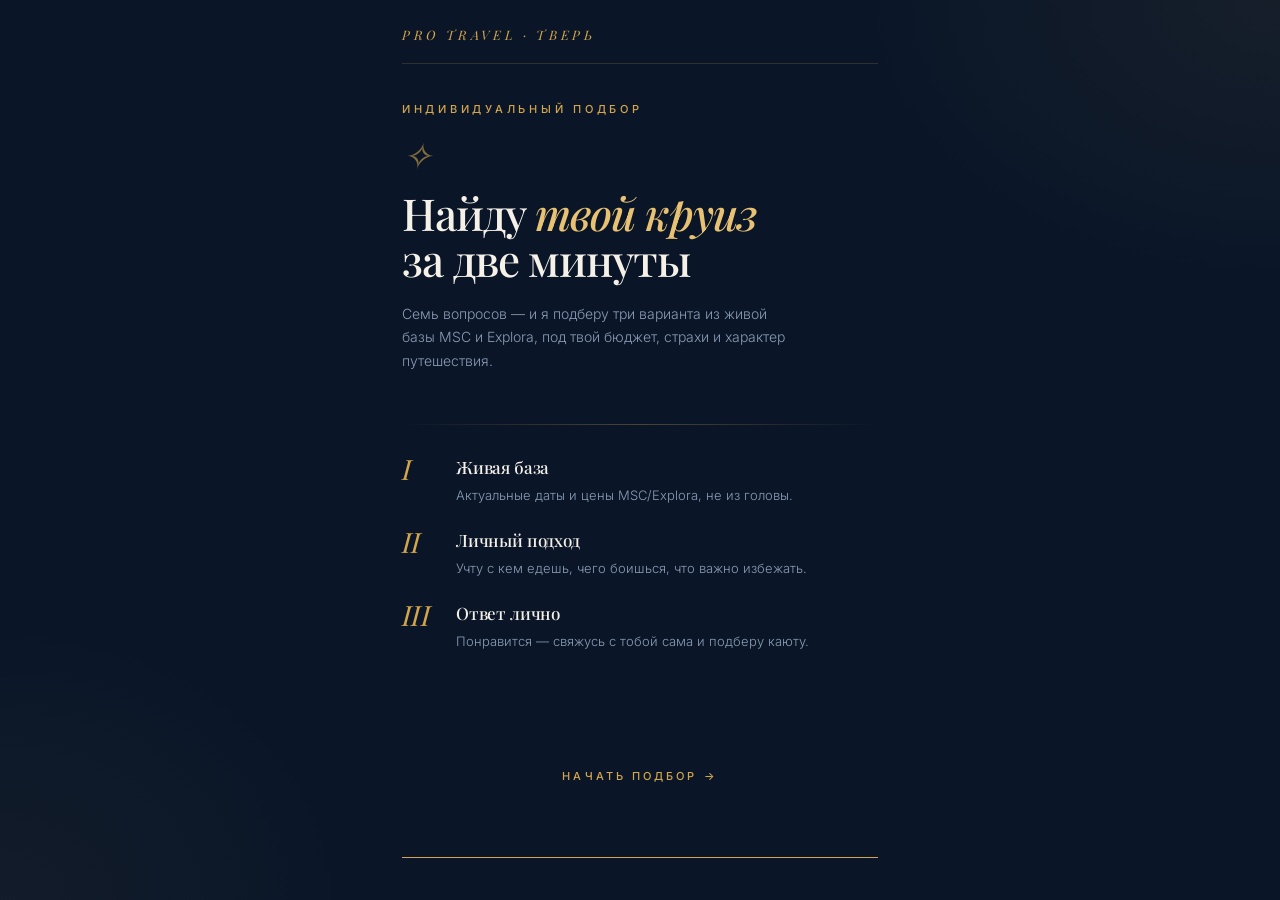
==== commit ac6c4fd4: "Квиз перекатан под визуал A: люкс, тёмная синь + золото, Playfair Display" ====
--- a/index.html
+++ b/index.html
@@ -6,138 +6,187 @@
 <title>Круиз со мной — Pro Travel</title>
 <link rel="preconnect" href="https://fonts.googleapis.com">
 <link rel="preconnect" href="https://fonts.gstatic.com" crossorigin>
-<link href="https://fonts.googleapis.com/css2?family=Manrope:wght@400;500;600;700;800&display=swap" rel="stylesheet">
+<link href="https://fonts.googleapis.com/css2?family=Playfair+Display:ital,wght@0,400;0,500;0,600;0,700;1,400;1,500&family=Inter:wght@300;400;500;600&display=swap" rel="stylesheet">
 <script src="https://telegram.org/js/telegram-web-app.js"></script>
 <style>
 :root{
-  --bg:#0B1220;
-  --bg-2:#0F1830;
-  --card:#172032;
-  --card-2:#1E2A44;
-  --line:#2A3547;
-  --text:#FFFFFF;
-  --muted:#94A3B8;
-  --accent:#F5A65B;
-  --accent-2:#F28A3B;
-  --ok:#4ADE80;
-  --danger:#F87171;
+  --bg:#0A1628;
+  --bg-2:#0F1D33;
+  --card:#152540;
+  --card-2:#1B2E4E;
+  --line:rgba(212,166,75,.18);
+  --line-2:rgba(212,166,75,.32);
+  --gold:#D4A64B;
+  --gold-2:#E8C173;
+  --gold-3:#B4873A;
+  --cream:#F5F1E8;
+  --muted:#8B9BB4;
+  --muted-2:#6A7A93;
+  --danger:#E88671;
 }
-*{box-sizing:border-box;-webkit-tap-highlight-color:transparent}
-html,body{margin:0;padding:0;height:100%;background:var(--bg);color:var(--text);font-family:'Manrope',system-ui,sans-serif;-webkit-font-smoothing:antialiased;overscroll-behavior:none}
-body{background:radial-gradient(1200px 700px at 90% -10%,rgba(245,166,91,.12),transparent 60%),radial-gradient(900px 600px at -20% 110%,rgba(59,130,246,.10),transparent 60%),var(--bg)}
-#app{max-width:520px;margin:0 auto;min-height:100vh;position:relative;padding:20px 18px 32px;display:flex;flex-direction:column}
+*{box-sizing:border-box;-webkit-tap-highlight-color:transparent;margin:0;padding:0}
+html,body{background:var(--bg);color:var(--cream);font-family:'Inter',sans-serif;-webkit-font-smoothing:antialiased;min-height:100%;overscroll-behavior:none}
+body{
+  background:
+    radial-gradient(600px 400px at 100% 0%,rgba(212,166,75,.06),transparent 70%),
+    radial-gradient(500px 400px at 0% 100%,rgba(212,166,75,.04),transparent 70%),
+    var(--bg);
+  background-attachment:fixed;
+}
+#app{max-width:520px;margin:0 auto;min-height:100vh;position:relative;padding:26px 22px 42px;display:flex;flex-direction:column}
+.serif{font-family:'Playfair Display',serif;font-weight:500;letter-spacing:-.01em}
+.eyebrow{font-size:11px;letter-spacing:.34em;color:var(--gold);text-transform:uppercase;font-weight:500}
+.italic{font-style:italic}
+
 .screen{display:none;flex:1;flex-direction:column;animation:fade .35s ease}
 .screen.active{display:flex}
-@keyframes fade{from{opacity:0;transform:translateY(8px)}to{opacity:1;transform:none}}
-
-/* header + progress */
-.top{display:flex;align-items:center;justify-content:space-between;gap:12px;margin-bottom:20px}
-.brand{font-weight:700;font-size:14px;letter-spacing:.02em;color:var(--muted);display:flex;align-items:center;gap:8px}
-.brand-dot{width:8px;height:8px;border-radius:50%;background:var(--accent);box-shadow:0 0 12px var(--accent)}
-.progress{flex:1;height:6px;background:var(--card);border-radius:99px;overflow:hidden;max-width:180px}
-.progress-fill{height:100%;background:linear-gradient(90deg,var(--accent),var(--accent-2));border-radius:99px;transition:width .35s ease}
-.back-btn{background:none;border:none;color:var(--muted);font-size:15px;cursor:pointer;padding:8px 4px}
-.back-btn:disabled{opacity:0}
+@keyframes fade{from{opacity:0;transform:translateY(6px)}to{opacity:1;transform:none}}
+
+/* header */
+.hd{display:flex;justify-content:space-between;align-items:center;margin-bottom:26px;padding-bottom:20px;border-bottom:1px solid var(--line)}
+.hd-brand{font-family:'Playfair Display',serif;font-size:13px;letter-spacing:.28em;color:var(--gold);text-transform:uppercase;font-weight:400;font-style:italic}
+.hd-side{display:flex;align-items:center;gap:14px}
+.hd-back{background:none;border:none;color:var(--muted);font-size:11px;letter-spacing:.18em;text-transform:uppercase;text-decoration:none;padding:6px 0;cursor:pointer;font-family:'Inter',sans-serif}
+.hd-back:disabled{opacity:0;pointer-events:none}
+.hd-count{color:var(--gold);font-family:'Playfair Display',serif;font-style:italic;font-size:15px;font-weight:400}
+.hd-count small{color:var(--muted);margin:0 4px;font-style:normal}
+
+/* progress line */
+.progress{height:1px;background:var(--line);position:relative;margin-bottom:34px}
+.progress-fill{position:absolute;inset:0 auto 0 0;background:linear-gradient(90deg,var(--gold),var(--gold-2));transition:width .4s ease}
 
 /* welcome */
-.welcome{text-align:center;padding-top:20px}
-.welcome-emoji{font-size:64px;margin-bottom:16px;filter:drop-shadow(0 8px 24px rgba(245,166,91,.3))}
-.welcome h1{font-size:32px;line-height:1.1;font-weight:800;margin:0 0 12px;letter-spacing:-.02em}
-.welcome h1 span{background:linear-gradient(120deg,var(--accent),#FDCB8A);-webkit-background-clip:text;background-clip:text;color:transparent}
-.welcome p{color:var(--muted);font-size:16px;line-height:1.5;margin:0 0 32px;padding:0 8px}
-.welcome-bullets{display:flex;flex-direction:column;gap:12px;margin-bottom:36px;text-align:left}
-.welcome-bullet{background:var(--card);border:1px solid var(--line);padding:14px 16px;border-radius:14px;display:flex;align-items:center;gap:12px;font-size:15px}
-.welcome-bullet-emoji{font-size:22px}
-
-/* quiz question */
-.qtitle{font-size:24px;font-weight:700;line-height:1.25;margin:8px 0 8px;letter-spacing:-.01em}
-.qhint{color:var(--muted);font-size:14px;margin:0 0 22px}
-.qhint b{color:var(--accent)}
-.options{display:flex;flex-direction:column;gap:10px;flex:1}
-.option{background:var(--card);border:1.5px solid var(--line);border-radius:14px;padding:16px;display:flex;align-items:center;gap:14px;cursor:pointer;transition:all .18s ease;text-align:left;font-family:inherit;color:var(--text);font-size:16px;font-weight:500;width:100%}
-.option:active{transform:scale(.98)}
-.option:hover{border-color:#3A4A66}
-.option.selected{background:linear-gradient(180deg,rgba(245,166,91,.15),rgba(245,166,91,.05));border-color:var(--accent);box-shadow:0 4px 20px rgba(245,166,91,.2)}
-.option-emoji{font-size:24px;flex-shrink:0}
+.welcome{text-align:left;padding-top:12px;flex:1;display:flex;flex-direction:column}
+.welcome .eyebrow{margin-bottom:20px}
+.welcome-orn{font-family:'Playfair Display',serif;font-style:italic;color:var(--gold);opacity:.6;font-size:36px;line-height:1;margin-bottom:18px}
+.welcome-head{font-family:'Playfair Display',serif;font-size:44px;line-height:1.05;letter-spacing:-.025em;font-weight:500;margin-bottom:20px;color:var(--cream)}
+.welcome-head em{font-style:italic;color:var(--gold-2)}
+.welcome-lead{color:var(--muted);font-size:14px;line-height:1.65;max-width:400px;font-weight:300;margin-bottom:36px}
+.divider{height:1px;background:linear-gradient(90deg,transparent,var(--line-2),transparent);margin:16px 0 30px}
+.welcome-list{display:flex;flex-direction:column;gap:22px;margin-bottom:44px}
+.wl-item{display:flex;gap:18px;align-items:flex-start}
+.wl-num{font-family:'Playfair Display',serif;font-style:italic;color:var(--gold);font-size:28px;line-height:1;letter-spacing:-.02em;min-width:36px;font-weight:400}
+.wl-text{flex:1;color:var(--cream);font-size:14px;line-height:1.5;font-weight:400}
+.wl-text b{display:block;font-family:'Playfair Display',serif;font-size:17px;font-weight:500;margin-bottom:4px;letter-spacing:-.01em}
+.wl-text span{color:var(--muted);font-weight:300;font-size:13px}
+
+/* question */
+.q-eyebrow{margin-bottom:16px}
+.qtitle{font-family:'Playfair Display',serif;font-size:32px;line-height:1.12;letter-spacing:-.02em;font-weight:500;margin-bottom:12px}
+.qtitle em{font-style:italic;color:var(--gold-2)}
+.qhint{color:var(--muted);font-size:13px;line-height:1.6;margin-bottom:28px;font-weight:300}
+.qhint b{color:var(--gold);font-weight:500}
+.options{display:flex;flex-direction:column;gap:1px;background:var(--line);border-top:1px solid var(--line);border-bottom:1px solid var(--line);flex:1}
+.option{background:var(--bg);border:none;padding:18px 4px;display:flex;align-items:center;gap:16px;cursor:pointer;transition:background .15s ease;text-align:left;font-family:'Inter',sans-serif;color:var(--cream);font-size:15px;font-weight:400;width:100%}
+.option:active{background:var(--card)}
+.option.selected{background:linear-gradient(90deg,rgba(212,166,75,.08),transparent)}
+.option-num{font-family:'Playfair Display',serif;font-style:italic;color:var(--muted-2);font-size:14px;font-weight:400;min-width:24px;letter-spacing:.02em}
+.option.selected .option-num{color:var(--gold)}
 .option-text{flex:1}
-.option-text small{display:block;color:var(--muted);font-size:13px;font-weight:400;margin-top:2px}
-.option-check{width:22px;height:22px;border-radius:50%;border:1.5px solid var(--line);flex-shrink:0;display:flex;align-items:center;justify-content:center}
-.option.selected .option-check{background:var(--accent);border-color:var(--accent)}
-.option.selected .option-check::after{content:"✓";color:#0B1220;font-weight:800;font-size:14px}
-
-/* buttons row */
-.actions{display:flex;gap:10px;margin-top:22px;padding-top:12px}
-.btn{flex:1;padding:16px;border-radius:14px;border:none;font-family:inherit;font-size:16px;font-weight:700;cursor:pointer;transition:all .18s ease;display:flex;align-items:center;justify-content:center;gap:8px}
-.btn:active{transform:scale(.97)}
-.btn-primary{background:linear-gradient(180deg,var(--accent),var(--accent-2));color:#0B1220;box-shadow:0 6px 24px rgba(245,166,91,.35)}
-.btn-primary:disabled{opacity:.4;box-shadow:none;cursor:not-allowed}
-.btn-ghost{background:var(--card);color:var(--muted);flex:0 0 auto;padding:16px 20px}
-.btn-full{width:100%}
+.option-text small{display:block;color:var(--muted);font-size:12px;font-weight:300;margin-top:3px;font-style:italic;font-family:'Playfair Display',serif}
+.option-check{width:20px;height:20px;border:1px solid var(--line-2);flex-shrink:0;display:flex;align-items:center;justify-content:center;transition:all .18s ease;border-radius:50%}
+.option.selected .option-check{background:var(--gold);border-color:var(--gold)}
+.option.selected .option-check::after{content:"";width:6px;height:6px;background:var(--bg);border-radius:50%}
+
+/* actions */
+.actions{display:flex;gap:14px;margin-top:28px;padding-top:20px;border-top:1px solid var(--line)}
+.btn{padding:16px 0;background:none;border:none;font-family:'Inter',sans-serif;font-size:11px;letter-spacing:.28em;text-transform:uppercase;cursor:pointer;font-weight:500;transition:all .18s ease}
+.btn-primary{flex:1;color:var(--gold);border-bottom:1px solid var(--gold);padding:12px 0}
+.btn-primary:disabled{color:var(--muted-2);border-color:var(--muted-2);cursor:not-allowed;opacity:.5}
+.btn-primary::after{content:" →"}
+.btn-ghost{color:var(--muted);flex:0 0 auto}
+.btn-full{width:100%;text-align:center}
 
 /* loading */
-.loading{flex:1;display:flex;flex-direction:column;align-items:center;justify-content:center;gap:24px;padding:40px 20px}
-.spinner{width:56px;height:56px;border-radius:50%;border:3px solid rgba(245,166,91,.2);border-top-color:var(--accent);animation:spin 1s linear infinite}
-@keyframes spin{to{transform:rotate(360deg)}}
-.loading-text{color:var(--muted);text-align:center;font-size:15px;line-height:1.5}
-.loading-text b{color:var(--text);display:block;font-size:18px;margin-bottom:6px;font-weight:700}
+.loading{flex:1;display:flex;flex-direction:column;align-items:center;justify-content:center;gap:32px;padding:40px 20px;text-align:center}
+.loading-orn{font-family:'Playfair Display',serif;font-style:italic;color:var(--gold);font-size:80px;line-height:1;opacity:.5;animation:breathe 2.2s ease-in-out infinite}
+@keyframes breathe{0%,100%{opacity:.3;transform:scale(.95)}50%{opacity:.7;transform:scale(1.02)}}
+.loading b{font-family:'Playfair Display',serif;font-size:22px;font-weight:500;letter-spacing:-.01em;color:var(--cream);display:block;margin-bottom:8px}
+.loading-sub{color:var(--muted);font-size:13px;font-weight:300;line-height:1.5}
 
 /* results */
-.results-head{margin-bottom:18px}
-.results-head h2{font-size:22px;font-weight:700;margin:0 0 6px}
-.results-head p{color:var(--muted);font-size:14px;margin:0}
-.cards{display:flex;flex-direction:column;gap:14px}
-.card{background:var(--card);border:1px solid var(--line);border-radius:18px;overflow:hidden;cursor:pointer;transition:all .2s ease}
-.card:active{transform:scale(.99)}
-.card-img{width:100%;height:160px;background:var(--card-2) center/cover no-repeat;position:relative}
-.card-img-overlay{position:absolute;inset:0;background:linear-gradient(180deg,rgba(11,18,32,0),rgba(11,18,32,.85));padding:12px;display:flex;align-items:flex-end}
-.card-badge{background:rgba(245,166,91,.9);color:#0B1220;font-weight:700;font-size:12px;padding:5px 10px;border-radius:99px;display:inline-block}
-.card-body{padding:16px}
-.card-title{font-size:17px;font-weight:700;line-height:1.3;margin:0 0 6px}
-.card-ship{color:var(--muted);font-size:13px;margin:0 0 12px}
-.card-meta{display:flex;gap:16px;color:var(--muted);font-size:13px;margin-bottom:12px}
-.card-meta-item{display:flex;align-items:center;gap:6px}
-.card-price{display:flex;align-items:baseline;justify-content:space-between;padding-top:12px;border-top:1px solid var(--line)}
-.card-price-label{color:var(--muted);font-size:13px}
-.card-price-amount{font-size:20px;font-weight:800;color:var(--accent)}
-
-.empty{text-align:center;padding:40px 20px}
-.empty-emoji{font-size:56px;margin-bottom:16px}
-.empty h3{font-size:18px;margin:0 0 8px}
-.empty p{color:var(--muted);font-size:14px;line-height:1.5;margin:0 0 20px}
-
-/* cruise detail modal */
-.modal{position:fixed;inset:0;background:rgba(11,18,32,.85);backdrop-filter:blur(6px);z-index:100;display:none;align-items:flex-end;justify-content:center}
+.results-head{margin-bottom:12px}
+.results-eyebrow{margin-bottom:14px}
+.results-head h2{font-family:'Playfair Display',serif;font-size:32px;line-height:1.08;letter-spacing:-.02em;font-weight:500;margin-bottom:12px}
+.results-head h2 em{font-style:italic;color:var(--gold-2)}
+.results-head p{color:var(--muted);font-size:13px;line-height:1.6;font-weight:300;max-width:400px}
+.results-divider{height:1px;background:linear-gradient(90deg,transparent,var(--line-2),transparent);margin:22px 0 30px}
+.cards{display:flex;flex-direction:column}
+
+/* card */
+.card{cursor:pointer;padding-bottom:36px;margin-bottom:36px;border-bottom:1px solid var(--line);transition:opacity .15s ease}
+.card:last-child{border-bottom:none;margin-bottom:0}
+.card:active{opacity:.7}
+.card-hero{position:relative;height:220px;overflow:hidden;margin-bottom:22px;background:var(--card)}
+.card-hero img{width:100%;height:100%;object-fit:cover;filter:brightness(.9) contrast(1.02)}
+.card-hero::after{content:"";position:absolute;inset:0;background:linear-gradient(180deg,transparent 45%,rgba(10,22,40,.85));pointer-events:none}
+.hero-badge{position:absolute;top:16px;left:16px;background:rgba(10,22,40,.75);backdrop-filter:blur(10px);color:var(--gold);font-size:10px;letter-spacing:.24em;padding:8px 14px;text-transform:uppercase;font-family:'Playfair Display',serif;font-style:italic;border:1px solid var(--line);z-index:2;font-weight:400}
+.hero-num{position:absolute;top:16px;right:20px;color:var(--gold-2);font-family:'Playfair Display',serif;font-style:italic;font-size:56px;line-height:1;font-weight:400;opacity:.55;letter-spacing:-.03em;z-index:2}
+.card-cat{font-size:10px;letter-spacing:.28em;color:var(--gold);text-transform:uppercase;margin-bottom:10px;font-weight:500}
+.card-title{font-family:'Playfair Display',serif;font-size:24px;line-height:1.15;font-weight:500;margin-bottom:8px;letter-spacing:-.01em}
+.card-ship{font-family:'Playfair Display',serif;font-style:italic;color:var(--muted);font-size:14px;margin-bottom:20px;font-weight:400}
+.meta{display:flex;border-top:1px solid var(--line);border-bottom:1px solid var(--line);margin-bottom:22px}
+.meta-item{flex:1;padding:14px 4px;text-align:center;border-right:1px solid var(--line)}
+.meta-item:last-child{border-right:none}
+.meta-label{font-size:9px;letter-spacing:.22em;color:var(--muted);text-transform:uppercase;margin-bottom:6px;font-weight:500}
+.meta-value{font-family:'Playfair Display',serif;font-size:15px;color:var(--cream);letter-spacing:-.01em}
+.price-row{display:flex;justify-content:space-between;align-items:flex-end;gap:12px}
+.price-side{}
+.price-label{font-size:10px;letter-spacing:.28em;color:var(--muted);text-transform:uppercase;margin-bottom:6px;font-weight:500}
+.price{font-family:'Playfair Display',serif;font-size:28px;color:var(--gold);letter-spacing:-.02em;font-weight:500;line-height:1}
+.price small{font-size:13px;color:var(--muted);font-style:italic;margin-left:6px;font-family:'Inter',sans-serif;font-weight:300;letter-spacing:0}
+.card-cta{color:var(--gold);font-size:10px;letter-spacing:.28em;text-transform:uppercase;padding:14px 0;border-bottom:1px solid var(--gold);font-weight:500}
+.card-cta::after{content:" →"}
+
+/* empty */
+.empty{flex:1;display:flex;flex-direction:column;align-items:center;justify-content:center;padding:40px 20px;text-align:center}
+.empty-orn{font-family:'Playfair Display',serif;font-style:italic;color:var(--gold);font-size:64px;opacity:.5;margin-bottom:24px;line-height:1}
+.empty h3{font-family:'Playfair Display',serif;font-size:24px;font-weight:500;letter-spacing:-.01em;margin-bottom:14px;line-height:1.2}
+.empty h3 em{font-style:italic;color:var(--gold-2)}
+.empty p{color:var(--muted);font-size:14px;line-height:1.6;font-weight:300;max-width:380px;margin-bottom:36px}
+
+/* sent */
+.sent{flex:1;display:flex;flex-direction:column;align-items:center;justify-content:center;padding:60px 20px;text-align:center}
+.sent-orn{font-family:'Playfair Display',serif;font-style:italic;color:var(--gold);font-size:88px;line-height:1;opacity:.7;margin-bottom:28px;letter-spacing:-.03em}
+.sent .eyebrow{margin-bottom:16px}
+.sent h2{font-family:'Playfair Display',serif;font-size:34px;font-weight:500;letter-spacing:-.02em;margin-bottom:16px;line-height:1.1}
+.sent h2 em{font-style:italic;color:var(--gold-2)}
+.sent p{color:var(--muted);font-size:14px;line-height:1.6;font-weight:300;max-width:400px;margin-bottom:44px}
+
+/* modal */
+.modal{position:fixed;inset:0;background:rgba(10,22,40,.88);backdrop-filter:blur(8px);z-index:100;display:none;align-items:flex-end;justify-content:center}
 .modal.active{display:flex}
-.modal-body{background:var(--bg-2);width:100%;max-width:520px;max-height:92vh;border-radius:22px 22px 0 0;overflow-y:auto;animation:slideup .3s ease}
+.modal-body{background:var(--bg-2);width:100%;max-width:520px;max-height:94vh;overflow-y:auto;border-top:1px solid var(--gold);animation:slideup .35s ease}
 @keyframes slideup{from{transform:translateY(100%)}to{transform:none}}
-.modal-close{position:sticky;top:0;background:linear-gradient(180deg,var(--bg-2),transparent);padding:14px 18px 8px;display:flex;justify-content:flex-end;z-index:2}
-.modal-close-btn{background:var(--card);border:none;color:var(--text);width:36px;height:36px;border-radius:50%;font-size:18px;cursor:pointer;display:flex;align-items:center;justify-content:center}
-.modal-content{padding:0 20px 24px}
-.modal-map{width:100%;height:200px;background:var(--card-2) center/cover no-repeat;border-radius:16px;margin-bottom:20px}
-.modal-title{font-size:24px;font-weight:800;line-height:1.2;margin:0 0 6px}
-.modal-subtitle{color:var(--muted);font-size:14px;margin:0 0 18px}
-.info-grid{display:grid;grid-template-columns:1fr 1fr;gap:10px;margin-bottom:22px}
-.info-cell{background:var(--card);border-radius:12px;padding:12px 14px}
-.info-cell-label{color:var(--muted);font-size:12px;margin-bottom:4px}
-.info-cell-value{font-size:15px;font-weight:600}
-.section{margin-bottom:22px}
-.section h4{font-size:15px;font-weight:700;margin:0 0 10px;color:var(--muted);text-transform:uppercase;letter-spacing:.05em;font-size:12px}
-.includes-list{display:flex;flex-direction:column;gap:8px}
-.includes-item{color:var(--text);font-size:14px;line-height:1.4;padding-left:22px;position:relative}
-.includes-item::before{content:"✓";position:absolute;left:0;color:var(--ok);font-weight:700}
-.price-block{background:linear-gradient(140deg,rgba(245,166,91,.12),rgba(245,166,91,.02));border:1px solid rgba(245,166,91,.3);border-radius:16px;padding:18px;margin-bottom:22px}
-.price-block-label{color:var(--muted);font-size:13px;margin-bottom:4px}
-.price-block-amount{font-size:32px;font-weight:800;color:var(--accent);line-height:1;margin-bottom:6px}
-.price-block-hint{color:var(--muted);font-size:12px}
-
-/* success/sent */
-.sent{text-align:center;padding:60px 20px}
-.sent-emoji{font-size:80px;margin-bottom:20px}
-.sent h2{font-size:26px;margin:0 0 12px;font-weight:800}
-.sent p{color:var(--muted);font-size:15px;line-height:1.5;margin:0 0 28px}
+.modal-close{position:sticky;top:0;background:linear-gradient(180deg,var(--bg-2) 60%,transparent);padding:16px 22px 12px;display:flex;justify-content:space-between;align-items:center;z-index:2}
+.modal-close .eyebrow{font-size:10px}
+.modal-close-btn{background:none;border:1px solid var(--line);color:var(--gold);width:34px;height:34px;font-size:15px;cursor:pointer;display:flex;align-items:center;justify-content:center;font-family:'Playfair Display',serif;letter-spacing:0}
+.modal-content{padding:0 22px 32px}
+.modal-map{width:100%;height:220px;background:var(--card) center/cover no-repeat;margin-bottom:24px;border:1px solid var(--line)}
+.modal-cat{font-size:10px;letter-spacing:.28em;color:var(--gold);text-transform:uppercase;margin-bottom:10px;font-weight:500}
+.modal-title{font-family:'Playfair Display',serif;font-size:32px;line-height:1.1;font-weight:500;letter-spacing:-.02em;margin-bottom:8px}
+.modal-subtitle{font-family:'Playfair Display',serif;font-style:italic;color:var(--muted);font-size:14px;margin-bottom:28px;font-weight:400}
+.info-grid{display:grid;grid-template-columns:1fr 1fr;gap:1px;background:var(--line);border-top:1px solid var(--line);border-bottom:1px solid var(--line);margin-bottom:28px}
+.info-cell{background:var(--bg-2);padding:16px 4px;text-align:center}
+.info-cell-label{color:var(--muted);font-size:9px;letter-spacing:.22em;text-transform:uppercase;margin-bottom:6px;font-weight:500}
+.info-cell-value{font-family:'Playfair Display',serif;font-size:16px;letter-spacing:-.01em;color:var(--cream)}
+.section{margin-bottom:26px}
+.section-title{font-size:10px;letter-spacing:.28em;color:var(--gold);text-transform:uppercase;margin-bottom:14px;font-weight:500;padding-bottom:10px;border-bottom:1px solid var(--line)}
+.includes-list{display:flex;flex-direction:column;gap:10px}
+.includes-item{color:var(--cream);font-size:13px;line-height:1.5;padding-left:20px;position:relative;font-weight:300}
+.includes-item::before{content:"—";position:absolute;left:0;color:var(--gold);font-family:'Playfair Display',serif;font-style:italic}
+.price-block{border-top:1px solid var(--line);border-bottom:1px solid var(--line);padding:22px 0;margin-bottom:28px;text-align:center}
+.price-block .eyebrow{margin-bottom:10px;font-size:10px}
+.price-block-amount{font-family:'Playfair Display',serif;font-size:44px;color:var(--gold);letter-spacing:-.02em;line-height:1;font-weight:500;margin-bottom:8px}
+.price-block-amount small{font-size:16px;color:var(--muted);font-style:italic;margin-left:6px;font-family:'Inter',sans-serif;font-weight:300;letter-spacing:0}
+.price-block-hint{color:var(--muted);font-size:11px;font-style:italic;font-family:'Playfair Display',serif}
+
+/* pill (option) */
+.option-actions{margin-top:22px}
+.option-actions .btn{padding:16px 0}
 
 /* utility */
-.pill{display:inline-block;background:var(--card);color:var(--muted);font-size:12px;padding:4px 10px;border-radius:99px;margin-right:6px;margin-bottom:6px}
+.center{text-align:center}
 </style>
 </head>
 <body>
@@ -145,193 +194,207 @@
 
 <!-- Welcome -->
 <div class="screen active" id="s-welcome">
-  <div class="top">
-    <div class="brand"><span class="brand-dot"></span>Pro Travel · Тверь</div>
+  <div class="hd">
+    <div class="hd-brand">Pro Travel · Тверь</div>
   </div>
   <div class="welcome">
-    <div class="welcome-emoji">🚢</div>
-    <h1>Найду <span>твой круиз</span> за 2 минуты</h1>
-    <p>Ответь на 7 вопросов — покажу 3 круиза под тебя из живой базы MSC и Explora.</p>
-    <div class="welcome-bullets">
-      <div class="welcome-bullet"><span class="welcome-bullet-emoji">🎯</span><div>Учту бюджет, страхи и с кем едешь</div></div>
-      <div class="welcome-bullet"><span class="welcome-bullet-emoji">📅</span><div>Актуальные даты и цены, не из головы</div></div>
-      <div class="welcome-bullet"><span class="welcome-bullet-emoji">💬</span><div>Понравится — пишу лично, подберу каюту</div></div>
+    <div class="eyebrow">Индивидуальный подбор</div>
+    <div class="welcome-orn">✧</div>
+    <h1 class="welcome-head">Найду <em>твой круиз</em><br>за две минуты</h1>
+    <p class="welcome-lead">Семь вопросов — и я подберу три варианта из живой базы MSC и Explora, под твой бюджет, страхи и характер путешествия.</p>
+    <div class="divider"></div>
+    <div class="welcome-list">
+      <div class="wl-item">
+        <div class="wl-num" style="font-style:italic">I</div>
+        <div class="wl-text"><b>Живая база</b><span>Актуальные даты и цены MSC/Explora, не из головы.</span></div>
+      </div>
+      <div class="wl-item">
+        <div class="wl-num" style="font-style:italic">II</div>
+        <div class="wl-text"><b>Личный подход</b><span>Учту с кем едешь, чего боишься, что важно избежать.</span></div>
+      </div>
+      <div class="wl-item">
+        <div class="wl-num" style="font-style:italic">III</div>
+        <div class="wl-text"><b>Ответ лично</b><span>Понравится — свяжусь с тобой сама и подберу каюту.</span></div>
+      </div>
     </div>
-    <button class="btn btn-primary btn-full" onclick="Quiz.start()">Погнали →</button>
+    <button class="btn btn-primary btn-full" onclick="Quiz.start()">Начать подбор</button>
   </div>
 </div>
 
 <!-- Quiz -->
 <div class="screen" id="s-quiz">
-  <div class="top">
-    <button class="back-btn" id="back-btn" onclick="Quiz.back()">← Назад</button>
-    <div class="progress"><div class="progress-fill" id="progress-fill" style="width:0%"></div></div>
-    <div style="width:60px;text-align:right;color:var(--muted);font-size:13px" id="q-counter">1 / 7</div>
-  </div>
+  <div class="hd">
+    <button class="hd-back" id="back-btn" onclick="Quiz.back()">← Назад</button>
+    <div class="hd-count"><span id="q-cur">I</span><small>·</small><span id="q-total">VII</span></div>
+  </div>
+  <div class="progress"><div class="progress-fill" id="progress-fill" style="width:0%"></div></div>
+  <div class="q-eyebrow eyebrow" id="q-eyebrow">Вопрос I</div>
   <h2 class="qtitle" id="q-title"></h2>
   <p class="qhint" id="q-hint"></p>
   <div class="options" id="q-options"></div>
   <div class="actions">
     <button class="btn btn-ghost" id="skip-btn" onclick="Quiz.skip()" style="display:none">Пропустить</button>
-    <button class="btn btn-primary" id="next-btn" onclick="Quiz.next()" disabled>Дальше →</button>
+    <button class="btn btn-primary" id="next-btn" onclick="Quiz.next()" disabled>Дальше</button>
   </div>
 </div>
 
 <!-- Loading -->
 <div class="screen" id="s-loading">
   <div class="loading">
-    <div class="spinner"></div>
-    <div class="loading-text">
-      <b id="loading-title">Ищу подходящие круизы...</b>
-      <span id="loading-sub">смотрю живую базу MSC + Explora</span>
+    <div class="loading-orn">✧</div>
+    <div>
+      <b id="loading-title">Подбираю варианты</b>
+      <div class="loading-sub" id="loading-sub">смотрю живую базу MSC и Explora</div>
     </div>
   </div>
 </div>
 
 <!-- Results -->
 <div class="screen" id="s-results">
-  <div class="top">
-    <button class="back-btn" onclick="Quiz.restart()">← Пройти заново</button>
-    <div class="brand"><span class="brand-dot"></span>Pro Travel</div>
+  <div class="hd">
+    <button class="hd-back" onclick="Quiz.restart()">← Заново</button>
+    <div class="hd-brand">Подборка</div>
   </div>
   <div class="results-head">
-    <h2 id="results-title">Вот 3 варианта под тебя</h2>
+    <div class="results-eyebrow eyebrow">Отобрано для тебя</div>
+    <h2 id="results-title">Три круиза,<br>подобранные <em>лично</em></h2>
     <p id="results-sub"></p>
   </div>
+  <div class="results-divider"></div>
   <div class="cards" id="results-list"></div>
 </div>
 
-<!-- Empty results -->
+<!-- Empty -->
 <div class="screen" id="s-empty">
-  <div class="top">
-    <button class="back-btn" onclick="Quiz.restart()">← Пройти заново</button>
-    <div class="brand"><span class="brand-dot"></span>Pro Travel</div>
+  <div class="hd">
+    <button class="hd-back" onclick="Quiz.restart()">← Заново</button>
+    <div class="hd-brand">Pro Travel</div>
   </div>
   <div class="empty">
-    <div class="empty-emoji">🤔</div>
-    <h3>По твоим фильтрам ничего не нашла</h3>
-    <p>Давай я подберу вручную — напиши мне в личку, что искала. Я знаю больше, чем видит виджет.</p>
-    <button class="btn btn-primary btn-full" onclick="sendManualLead()">Написать Насте</button>
+    <div class="empty-orn">✧</div>
+    <div class="eyebrow" style="margin-bottom:14px">Ничего не подошло</div>
+    <h3>По твоим фильтрам<br><em>ничего не нашла</em></h3>
+    <p>Дай я подберу вручную — напиши мне в личку, что искала. Я знаю больше, чем видит виджет.</p>
+    <button class="btn btn-primary" onclick="sendManualLead()">Написать Насте</button>
   </div>
 </div>
 
 <!-- Sent -->
 <div class="screen" id="s-sent">
   <div class="sent">
-    <div class="sent-emoji">✨</div>
-    <h2>Заявка ушла Насте</h2>
-    <p>Свяжусь с тобой в течение дня — покажу актуальные каюты, цены и оформлю бронирование. Спасибо, что доверяешь!</p>
-    <button class="btn btn-primary btn-full" onclick="Quiz.restart()">Подобрать ещё круиз</button>
+    <div class="sent-orn">✧</div>
+    <div class="eyebrow">Заявка получена</div>
+    <h2>Свяжусь <em>лично</em><br>в течение дня</h2>
+    <p>Подберу актуальные каюты и цены, покажу тебе варианты и оформлю бронирование. Спасибо за доверие.</p>
+    <button class="btn btn-primary" onclick="Quiz.restart()">Подобрать ещё круиз</button>
   </div>
 </div>
 
 </div>
 
 <!-- Modal -->
-<div class="modal" id="modal">
-  <div class="modal-body" id="modal-body"></div>
-</div>
+<div class="modal" id="modal"><div class="modal-body" id="modal-body"></div></div>
 
 <script>
 // ============ CONFIG ============
 const CFG = {
   API: 'https://widget.gocruise.ru/proxy',
-  EUR_TO_RUB: 100, // approx, used only for budget filter display
-  BOT_USER: 'Malinkina_Anastasiia', // fallback tg link
-  BOT_APP: 'TravelAndBusinessBot',
-};
-
-// Regions grouped by user-facing direction (curated from PAC regions.list)
+  EUR_TO_RUB: 100,
+  BOT_USER: 'Malinkina_Nastya',
+};
+
 const DIRECTIONS = {
-  'med': {label:'Средиземка (Италия, Испания, Греция)', regions:[3,25,35,47,62,64,86,87,88,92,134]},
-  'north': {label:'Северная Европа (Норвегия, фьорды)', regions:[14,18,43,50,52,58,59,63,69,74]},
-  'east': {label:'Восток (Дубай, Азия)', regions:[4,9,29,48,49,57,72,78,79,81]},
-  'carib': {label:'Карибы, Америка', regions:[7,26,34,36,39,44,89,93,95,100]},
-  'any': {label:'Всё равно, покажи что есть', regions:[]},
+  'med': {label:'Средиземноморье', hint:'Италия, Испания, Греция', regions:[3,25,35,47,62,64,86,87,88,92,134]},
+  'north': {label:'Северная Европа', hint:'Норвегия, фьорды', regions:[14,18,43,50,52,58,59,63,69,74]},
+  'east': {label:'Восток', hint:'Дубай, Азия', regions:[4,9,29,48,49,57,72,78,79,81]},
+  'carib': {label:'Америка и Карибы', hint:'', regions:[7,26,34,36,39,44,89,93,95,100]},
+  'any': {label:'Не важно', hint:'покажи всё интересное', regions:[]},
 };
 
 const DATE_RANGES = {
-  'soon': {label:'В ближайший месяц', months:[0,1]},
-  '1-3': {label:'Через 1-3 месяца', months:[1,3]},
-  '3-6': {label:'Через 3-6 месяцев', months:[3,6]},
-  'later': {label:'Позже, планирую заранее', months:[6,18]},
+  'soon': {label:'Ближайший месяц', months:[0,1]},
+  '1-3': {label:'Через 1–3 месяца', months:[1,3]},
+  '3-6': {label:'Через 3–6 месяцев', months:[3,6]},
+  'later': {label:'Планирую заранее', months:[6,18]},
 };
 
 const BUDGET = {
-  'lo': {label:'До 150 000 ₽ / чел', maxEur:1500},
-  'mid': {label:'150 000 - 300 000 ₽', maxEur:3000},
-  'hi': {label:'300 000 - 500 000 ₽', maxEur:5000},
-  'lux': {label:'От 500 000 ₽ / чел', maxEur:99999},
-};
+  'lo': {label:'До 150 000 ₽', hint:'на человека', maxEur:1500},
+  'mid': {label:'150 000 — 300 000 ₽', hint:'на человека', maxEur:3000},
+  'hi': {label:'300 000 — 500 000 ₽', hint:'на человека', maxEur:5000},
+  'lux': {label:'От 500 000 ₽', hint:'бюджет неограничен', maxEur:99999},
+};
+
+const ROMAN = ['I','II','III','IV','V','VI','VII','VIII','IX','X'];
 
 // ============ QUESTIONS ============
 const QUESTIONS = [
   {
     key:'company',
-    title:'С кем едешь?',
-    hint:'От этого зависит тип каюты и услуги на борту',
+    title:'С кем <em>едешь</em>?',
+    hint:'От этого зависит тип каюты и услуги на борту.',
     type:'single',
     options:[
-      {v:'solo', emoji:'🙋‍♀️', label:'Одна / один'},
-      {v:'pair', emoji:'💑', label:'С парой'},
-      {v:'family', emoji:'👨‍👩‍👧', label:'Семья с детьми', hint:'подскажу лайнеры для детей'},
-      {v:'friends', emoji:'👯', label:'С компанией друзей'},
+      {v:'solo', label:'Одна / один'},
+      {v:'pair', label:'С парой'},
+      {v:'family', label:'Семья с детьми', hint:'подскажу лайнеры для детей'},
+      {v:'friends', label:'С компанией друзей'},
     ],
   },
   {
     key:'when',
-    title:'Когда планируешь?',
-    hint:'Актуальные круизы под твои даты',
+    title:'Когда <em>планируешь</em>?',
+    hint:'Актуальные круизы под твои даты.',
     type:'single',
-    options:Object.entries(DATE_RANGES).map(([v,d])=>({v, emoji:'📅', label:d.label})),
+    options:Object.entries(DATE_RANGES).map(([v,d])=>({v, label:d.label})),
   },
   {
     key:'budget',
-    title:'Какой бюджет на человека?',
-    hint:'Указывай честно — я найду то, что реально подходит',
+    title:'Какой <em>бюджет</em>?',
+    hint:'Указывай честно — найду то, что реально подходит.',
     type:'single',
-    options:Object.entries(BUDGET).map(([v,d])=>({v, emoji:'💰', label:d.label})),
+    options:Object.entries(BUDGET).map(([v,d])=>({v, label:d.label, hint:d.hint})),
   },
   {
     key:'direction',
-    title:'Куда тянет?',
-    hint:'Можно "всё равно" — сама выберу самое интересное',
+    title:'Куда <em>тянет</em>?',
+    hint:'Можно «не важно» — сама выберу самое интересное.',
     type:'single',
-    options:Object.entries(DIRECTIONS).map(([v,d])=>({v, emoji:'🌍', label:d.label})),
+    options:Object.entries(DIRECTIONS).map(([v,d])=>({v, label:d.label, hint:d.hint})),
   },
   {
     key:'first',
-    title:'Первый круиз в жизни?',
-    hint:'Если первый — покажу спокойные маршруты для старта',
+    title:'Первый <em>круиз</em> в жизни?',
+    hint:'Если первый — покажу спокойные маршруты для старта.',
     type:'single',
     options:[
-      {v:'yes', emoji:'🌟', label:'Да, первый'},
-      {v:'no', emoji:'✈️', label:'Нет, ходил(а) раньше'},
+      {v:'yes', label:'Да, первый'},
+      {v:'no', label:'Нет, ходил(а) раньше'},
     ],
   },
   {
     key:'avoid',
-    title:'Что важно избежать?',
-    hint:'Можно выбрать <b>несколько</b> или ничего',
+    title:'Что важно <em>избежать</em>?',
+    hint:'Можно выбрать <b>несколько</b> или ничего.',
     type:'multi',
     options:[
-      {v:'seasick', emoji:'🌊', label:'Качку', hint:'спокойные моря, большие лайнеры'},
-      {v:'longflight', emoji:'✈️', label:'Долгий перелёт', hint:'вылет из ЕС/России'},
-      {v:'transfers', emoji:'🔀', label:'Пересадки'},
-      {v:'visa', emoji:'📋', label:'Возню с визой'},
+      {v:'seasick', label:'Качку', hint:'спокойные моря, большие лайнеры'},
+      {v:'longflight', label:'Долгий перелёт', hint:'вылет из ЕС/России'},
+      {v:'transfers', label:'Пересадки'},
+      {v:'visa', label:'Возню с визой'},
     ],
     skippable:true,
   },
   {
     key:'visa',
-    title:'Виза',
-    hint:'Опционально — можно пропустить',
+    title:'<em>Виза</em>',
+    hint:'Опционально — можно пропустить.',
     type:'single',
     options:[
-      {v:'schengen', emoji:'✅', label:'Есть Шенген'},
-      {v:'other', emoji:'📘', label:'Есть другая виза'},
-      {v:'none', emoji:'❌', label:'Нет визы'},
-      {v:'ready', emoji:'📝', label:'Готова оформить'},
+      {v:'schengen', label:'Есть Шенген'},
+      {v:'other', label:'Есть другая виза'},
+      {v:'none', label:'Нет визы'},
+      {v:'ready', label:'Готова оформить'},
     ],
     skippable:true,
   },
@@ -339,7 +402,7 @@
 
 // ============ STATE ============
 const state = {
-  answers:{}, // key -> value(s)
+  answers:{},
   qIdx:0,
   cruises:[],
   ships:{},
@@ -348,7 +411,7 @@
   selectedCruise:null,
 };
 
-// ============ QUIZ ENGINE ============
+// ============ QUIZ ============
 const Quiz = {
   start(){
     state.qIdx = 0;
@@ -358,22 +421,24 @@
   },
   render(){
     const q = QUESTIONS[state.qIdx];
-    document.getElementById('q-title').textContent = q.title;
+    document.getElementById('q-title').innerHTML = q.title;
     document.getElementById('q-hint').innerHTML = q.hint;
+    document.getElementById('q-eyebrow').textContent = `Вопрос ${ROMAN[state.qIdx]}`;
+    document.getElementById('q-cur').textContent = ROMAN[state.qIdx];
+    document.getElementById('q-total').textContent = ROMAN[QUESTIONS.length-1];
     document.getElementById('progress-fill').style.width = ((state.qIdx+1)/QUESTIONS.length*100)+'%';
-    document.getElementById('q-counter').textContent = `${state.qIdx+1} / ${QUESTIONS.length}`;
     document.getElementById('back-btn').disabled = state.qIdx===0;
     document.getElementById('skip-btn').style.display = q.skippable ? '' : 'none';
 
     const cur = state.answers[q.key];
     const container = document.getElementById('q-options');
     container.innerHTML = '';
-    q.options.forEach(o=>{
+    q.options.forEach((o,i)=>{
       const isSel = q.type==='multi' ? (cur||[]).includes(o.v) : cur===o.v;
       const btn = document.createElement('button');
       btn.className = 'option'+(isSel?' selected':'');
       btn.innerHTML = `
-        <span class="option-emoji">${o.emoji}</span>
+        <span class="option-num">${String(i+1).padStart(2,'0')}</span>
         <span class="option-text">${o.label}${o.hint?`<small>${o.hint}</small>`:''}</span>
         <span class="option-check"></span>
       `;
@@ -381,6 +446,7 @@
       container.appendChild(btn);
     });
     document.getElementById('next-btn').disabled = !this.canNext();
+    document.getElementById('next-btn').textContent = state.qIdx === QUESTIONS.length-1 ? 'Показать подборку' : 'Дальше';
   },
   pick(v){
     const q = QUESTIONS[state.qIdx];
@@ -401,34 +467,21 @@
   },
   next(){
     if(!this.canNext()) return;
-    if(state.qIdx < QUESTIONS.length-1){
-      state.qIdx++;
-      this.render();
-    } else {
-      Quiz.search();
-    }
+    if(state.qIdx < QUESTIONS.length-1){ state.qIdx++; this.render(); }
+    else Quiz.search();
   },
   skip(){
-    if(state.qIdx < QUESTIONS.length-1){
-      state.qIdx++;
-      this.render();
-    } else {
-      Quiz.search();
-    }
-  },
-  back(){
-    if(state.qIdx>0){ state.qIdx--; this.render(); }
-  },
+    if(state.qIdx < QUESTIONS.length-1){ state.qIdx++; this.render(); }
+    else Quiz.search();
+  },
+  back(){ if(state.qIdx>0){ state.qIdx--; this.render(); } },
   async search(){
     swap('s-loading');
     try {
       await Search.run();
       if(state.cruises.length===0) swap('s-empty');
       else { swap('s-results'); Results.render(); }
-    } catch(e){
-      console.error(e);
-      swap('s-empty');
-    }
+    } catch(e){ console.error(e); swap('s-empty'); }
   },
   restart(){
     state.qIdx = 0; state.answers = {}; state.cruises = []; state.selectedCruise = null;
@@ -467,20 +520,17 @@
   async run(){
     if(Object.keys(state.ships).length===0) await API.loadDicts();
     const {dateFrom, dateTill} = this.dateRange();
-    // fetch both vendors
     const [msc, exj] = await Promise.all([
       API.call('cruises.find', {dateFrom, dateTill, vendors:'MSC'}).catch(()=>[]),
       API.call('cruises.find', {dateFrom, dateTill, vendors:'EXJ'}).catch(()=>[]),
     ]);
     let all = [...(msc||[]), ...(exj||[])];
-    // dedupe by grouping (same cruise different fares)
     const seen = new Set();
     all = all.filter(c=>{
       const k = c.grouping || c.id;
       if(seen.has(k)) return false;
       seen.add(k); return true;
     });
-    // score and filter
     all = all.map(c=>({...c, score:this.score(c)})).filter(c=>c.score>-100);
     all.sort((a,b)=>b.score-a.score);
     state.cruises = all.slice(0, 3);
@@ -497,48 +547,34 @@
   score(c){
     let s = 0;
     const a = state.answers;
-    // direction match
     if(a.direction && a.direction!=='any'){
       const targetRegs = DIRECTIONS[a.direction].regions;
       const has = (c.regions||[]).some(r=>targetRegs.includes(r));
-      if(has) s += 50;
-      else s -= 200; // strong exclusion
+      if(has) s += 50; else s -= 200;
     }
-    // budget
     const price = this.getPriceRub(c);
     if(price && a.budget){
       const max = BUDGET[a.budget].maxEur * CFG.EUR_TO_RUB;
-      const perPax = price;
-      if(perPax <= max) s += 30;
-      else if(perPax <= max*1.2) s += 5; // slight tolerance
+      if(price <= max) s += 30;
+      else if(price <= max*1.2) s += 5;
       else s -= 150;
     }
-    // seasick: prefer large ships (ship class not exposed, so prefer non-EXJ Explora=small luxury, MSC=big)
     if((a.avoid||[]).includes('seasick')){
       if(c.vendor==='MSC') s += 8;
-      // prefer summer months (calmer)
       const m = new Date(c.date).getMonth()+1;
       if(m>=5 && m<=9) s += 5;
     }
-    // visa concerns
     if((a.avoid||[]).includes('visa') || a.visa==='none'){
-      // Emirates/Turkey/Asia friendlier
       const easy = [4,17,29,48,49,57,72,78,79];
       const has = (c.regions||[]).some(r=>easy.includes(r));
       if(has) s += 20;
     }
-    // first cruise: 7 nights sweet spot
     if(a.first==='yes'){
       if(c.nights>=6 && c.nights<=8) s += 15;
       if(c.nights>14) s -= 10;
     }
-    // long flight avoidance: prefer flight-included or EU ports
-    if((a.avoid||[]).includes('longflight')){
-      if(c.flight) s += 10;
-    }
-    // slight bonus for having a map (nicer card)
+    if((a.avoid||[]).includes('longflight') && c.flight) s += 10;
     if(c.map) s += 2;
-    // recency (sooner is more relevant if soon)
     if(a.when==='soon'){
       const days = (new Date(c.date) - new Date())/(1000*60*60*24);
       if(days<60) s += 10;
@@ -548,13 +584,11 @@
   getPriceRub(c){
     const fares = c.priceInfo?.fares || [];
     if(!fares.length) return null;
-    // find cheapest fare with grossPriceAmount
     const prices = fares.map(f=>f.grossPriceAmount).filter(p=>p>0);
     if(!prices.length) return null;
     const paxNum = fares[0].paxNum || 2;
     const totalEur = Math.min(...prices);
-    const perPaxEur = totalEur / paxNum;
-    return perPaxEur * CFG.EUR_TO_RUB;
+    return (totalEur / paxNum) * CFG.EUR_TO_RUB;
   },
 };
 
@@ -563,49 +597,58 @@
   render(){
     const list = document.getElementById('results-list');
     list.innerHTML = '';
-    state.cruises.forEach(c=>{
+    state.cruises.forEach((c,i)=>{
       const ship = state.ships[c.ships?.[0]];
       const portFrom = state.cities[c.departurePort]?.title || '';
       const portTo = state.cities[c.destinationPort]?.title || '';
       const price = Search.getPriceRub(c);
-      const priceStr = price ? this.formatPrice(price) : 'от запроса';
+      const priceStr = price ? this.formatPrice(price) : 'по запросу';
       const img = c.map || c.mapVendor || '';
       const dateStr = this.formatDate(c.date);
+      const vendorLabel = c.vendor==='MSC' ? 'MSC Cruises' : 'Explora Journeys';
+      const cat = this.deriveCategory(c);
       const el = document.createElement('div');
       el.className = 'card';
       el.onclick = ()=>Modal.open(c);
+      const port3 = (portFrom || '').slice(0,3).toUpperCase();
       el.innerHTML = `
-        <div class="card-img" style="background-image:url('${img}')">
-          <div class="card-img-overlay">
-            <span class="card-badge">${c.vendor==='MSC'?'MSC':'Explora'}</span>
+        <div class="card-hero">
+          <div class="hero-badge">${vendorLabel}</div>
+          <div class="hero-num">${ROMAN[i]}</div>
+          ${img?`<img src="${img}" alt="">`:''}
+        </div>
+        <div class="card-cat">${cat}</div>
+        <h3 class="card-title">${c.title}</h3>
+        <div class="card-ship">${ship?.title || vendorLabel}${portTo && portTo!==portFrom?` · ${portFrom} → ${portTo}`:''}</div>
+        <div class="meta">
+          <div class="meta-item"><div class="meta-label">Дата</div><div class="meta-value">${dateStr}</div></div>
+          <div class="meta-item"><div class="meta-label">Ночей</div><div class="meta-value">${c.nights}</div></div>
+          <div class="meta-item"><div class="meta-label">Порт</div><div class="meta-value">${port3 || '—'}</div></div>
+        </div>
+        <div class="price-row">
+          <div class="price-side">
+            <div class="price-label">от</div>
+            <div class="price">${priceStr}</div>
           </div>
-        </div>
-        <div class="card-body">
-          <h3 class="card-title">${c.title}</h3>
-          <p class="card-ship">${ship?.title || ''}</p>
-          <div class="card-meta">
-            <span class="card-meta-item">📅 ${dateStr}</span>
-            <span class="card-meta-item">🌙 ${c.nights} ночей</span>
-          </div>
-          <div class="card-meta" style="margin-bottom:0">
-            <span class="card-meta-item" style="flex:1">📍 ${portFrom}${portTo && portTo!==portFrom?' → '+portTo:''}</span>
-          </div>
-          <div class="card-price">
-            <span class="card-price-label">от</span>
-            <span class="card-price-amount">${priceStr}</span>
-          </div>
+          <div class="card-cta">Смотреть</div>
         </div>
       `;
       list.appendChild(el);
     });
-    // subtitle with reasoning
-    const dir = state.answers.direction && state.answers.direction!=='any' ? DIRECTIONS[state.answers.direction].label.split(' (')[0] : 'разные направления';
+    const dir = state.answers.direction && state.answers.direction!=='any' ? DIRECTIONS[state.answers.direction].label : 'разные направления';
     const when = state.answers.when ? DATE_RANGES[state.answers.when].label.toLowerCase() : '';
-    document.getElementById('results-sub').textContent = `${dir}, ${when}. Тапни на карточку — покажу детали.`;
+    document.getElementById('results-sub').textContent = `${dir}, ${when}. Тапни на карточку — покажу подробности.`;
+  },
+  deriveCategory(c){
+    const a = state.answers;
+    if(c.vendor==='EXJ') return 'Люкс';
+    if((a.avoid||[]).includes('visa') || a.visa==='none') return 'Без визы';
+    if(a.first==='yes') return 'Классика';
+    return 'Классика';
   },
   formatPrice(rub){
-    if(rub>=1000000) return `${(rub/1000000).toFixed(1)} млн ₽`;
-    return `${Math.round(rub/1000)} 000 ₽`;
+    if(rub>=1000000) return `${(rub/1000000).toFixed(1)} млн`;
+    return `${Math.round(rub/1000)}K`;
   },
   formatDate(iso){
     const d = new Date(iso);
@@ -625,37 +668,43 @@
     const priceStr = price ? Results.formatPrice(price) : 'по запросу';
     const img = c.map || c.mapVendor || '';
     const includes = (c.priceInfo?.priceIncludes || []).slice(0,5);
+    const cat = Results.deriveCategory(c);
+    const vendorLabel = c.vendor==='MSC' ? 'MSC Cruises' : 'Explora Journeys';
     const body = document.getElementById('modal-body');
     body.innerHTML = `
-      <div class="modal-close"><button class="modal-close-btn" onclick="Modal.close()">✕</button></div>
+      <div class="modal-close">
+        <div class="eyebrow">Детали круиза</div>
+        <button class="modal-close-btn" onclick="Modal.close()">✕</button>
+      </div>
       <div class="modal-content">
         ${img?`<div class="modal-map" style="background-image:url('${img}')"></div>`:''}
+        <div class="modal-cat">${cat} · ${vendorLabel}</div>
         <h2 class="modal-title">${c.title}</h2>
-        <p class="modal-subtitle">${ship?.title || ''} · ${c.vendor==='MSC'?'MSC Cruises':'Explora Journeys'}</p>
-
-        <div class="price-block">
-          <div class="price-block-label">Стоимость от</div>
-          <div class="price-block-amount">${priceStr}</div>
-          <div class="price-block-hint">на человека при 2-местном размещении, курс приблизительный</div>
-        </div>
+        <div class="modal-subtitle">${ship?.title || vendorLabel}${portTo && portTo!==portFrom?` · ${portFrom} → ${portTo}`:''}</div>
 
         <div class="info-grid">
-          <div class="info-cell"><div class="info-cell-label">Дата старта</div><div class="info-cell-value">${Results.formatDate(c.date)} ${new Date(c.date).getFullYear()}</div></div>
+          <div class="info-cell"><div class="info-cell-label">Отправление</div><div class="info-cell-value">${Results.formatDate(c.date)} ${new Date(c.date).getFullYear()}</div></div>
           <div class="info-cell"><div class="info-cell-label">Длительность</div><div class="info-cell-value">${c.nights} ночей</div></div>
           <div class="info-cell"><div class="info-cell-label">Порт вылета</div><div class="info-cell-value">${portFrom}</div></div>
           <div class="info-cell"><div class="info-cell-label">Порт прихода</div><div class="info-cell-value">${portTo}</div></div>
         </div>
 
+        <div class="price-block">
+          <div class="eyebrow">Стоимость от</div>
+          <div class="price-block-amount">${priceStr}<small>₽ / чел</small></div>
+          <div class="price-block-hint">на человека при 2-местном размещении</div>
+        </div>
+
         ${includes.length?`
         <div class="section">
-          <h4>Что включено</h4>
+          <div class="section-title">Что включено</div>
           <div class="includes-list">
             ${includes.map(i=>`<div class="includes-item">${stripHtml(i)}</div>`).join('')}
           </div>
         </div>`:''}
 
-        <button class="btn btn-primary btn-full" onclick="sendLead()">Хочу этот круиз →</button>
-        <button class="btn" style="width:100%;background:transparent;color:var(--muted);margin-top:8px;padding:12px" onclick="Modal.close()">Закрыть</button>
+        <button class="btn btn-primary btn-full" onclick="sendLead()" style="margin-top:12px">Хочу этот круиз</button>
+        <button class="btn btn-ghost btn-full" style="margin-top:8px" onclick="Modal.close()">Закрыть</button>
       </div>
     `;
     document.getElementById('modal').classList.add('active');
@@ -663,7 +712,7 @@
   close(){ document.getElementById('modal').classList.remove('active'); },
 };
 
-// ============ LEAD SUBMISSION ============
+// ============ LEAD ============
 function summarizeAnswers(){
   const a = state.answers;
   const parts = [];
@@ -697,14 +746,12 @@
   };
   const tg = window.Telegram?.WebApp;
   if(tg && tg.initData){
-    // Real mini-app context — send to bot
     tg.sendData(JSON.stringify(payload));
     tg.close();
   } else {
-    // Fallback: open tg chat with prefilled message
     const text = `Хочу этот круиз:\n\n🚢 ${c.title}\n📅 ${c.date}, ${c.nights} ночей\n\n${summarizeAnswers()}`;
     window.open(`https://t.me/${CFG.BOT_USER}?text=${encodeURIComponent(text)}`, '_blank');
-    swap('s-sent');
+    Modal.close(); swap('s-sent');
   }
 }
 
@@ -732,8 +779,8 @@
   const tg = window.Telegram?.WebApp;
   if(tg){
     tg.expand();
-    tg.setHeaderColor('#0B1220');
-    tg.setBackgroundColor('#0B1220');
+    tg.setHeaderColor('#0A1628');
+    tg.setBackgroundColor('#0A1628');
     tg.ready();
   }
 });
